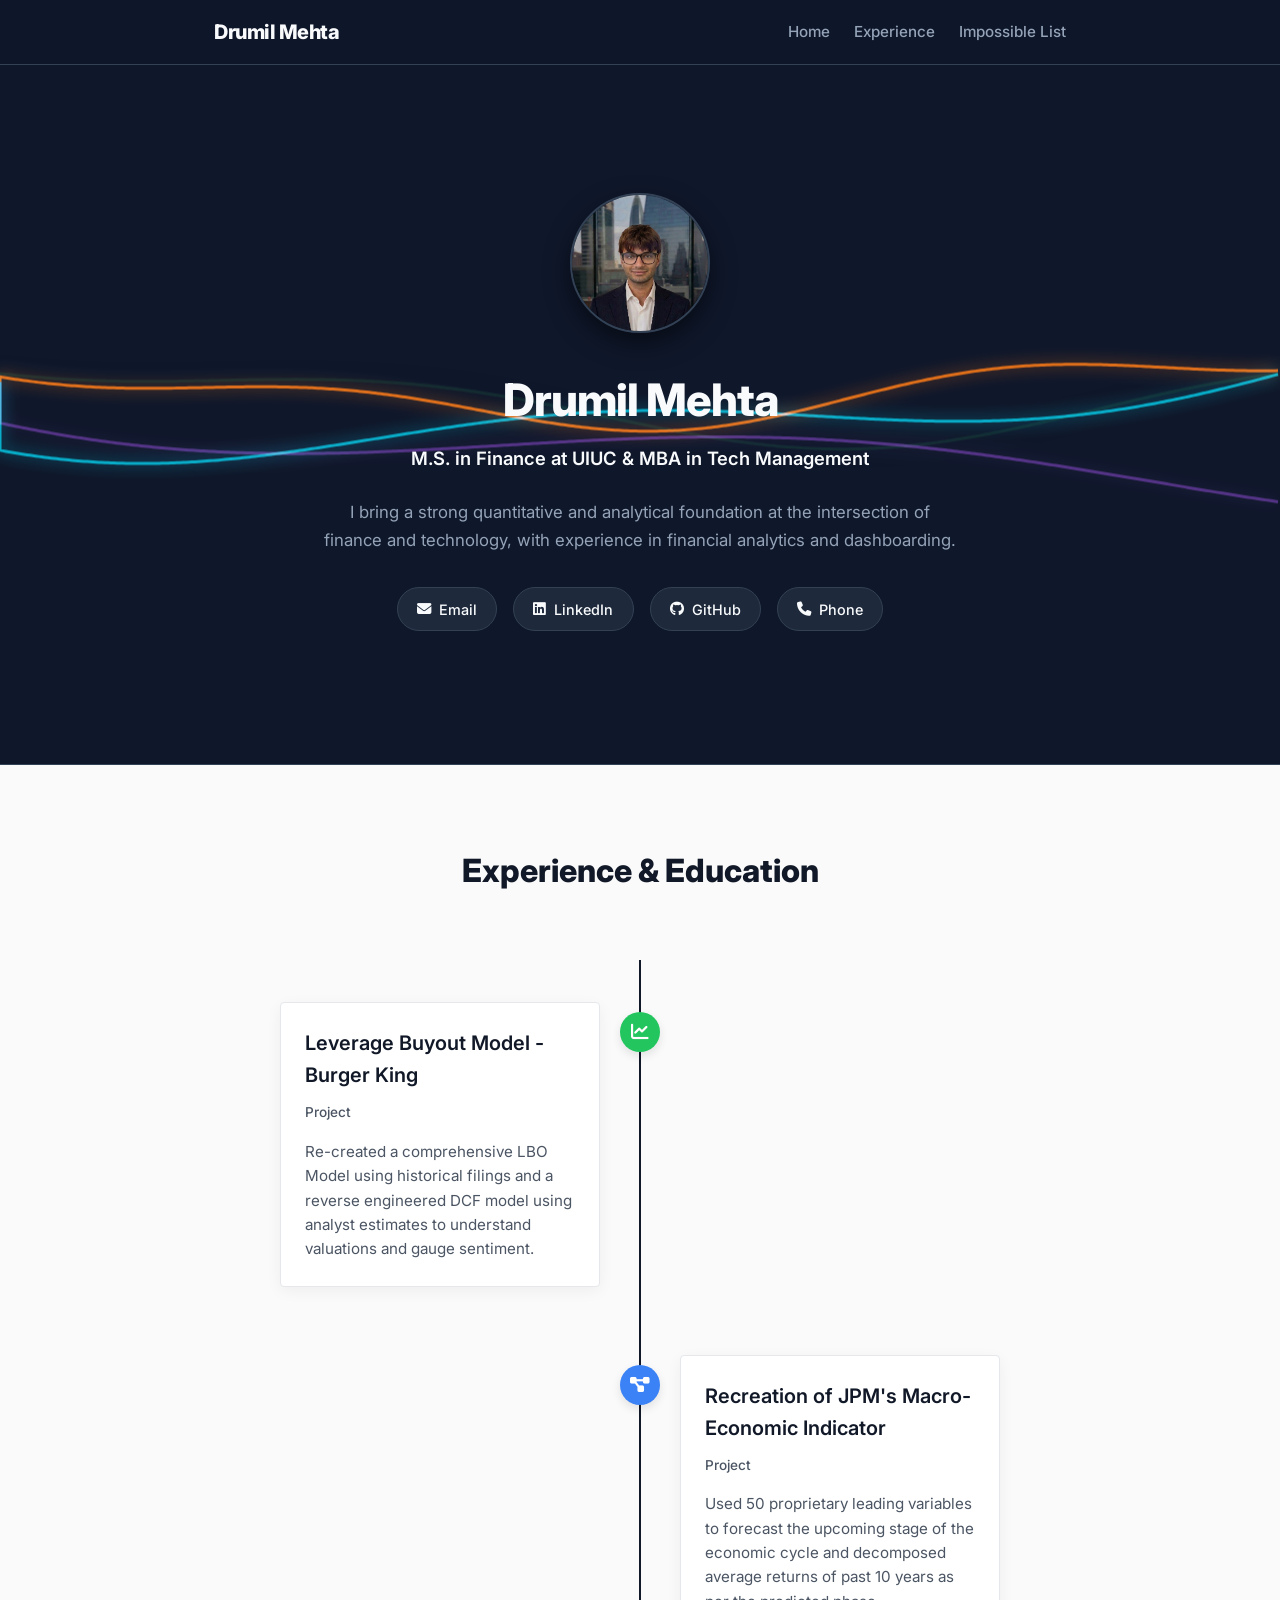
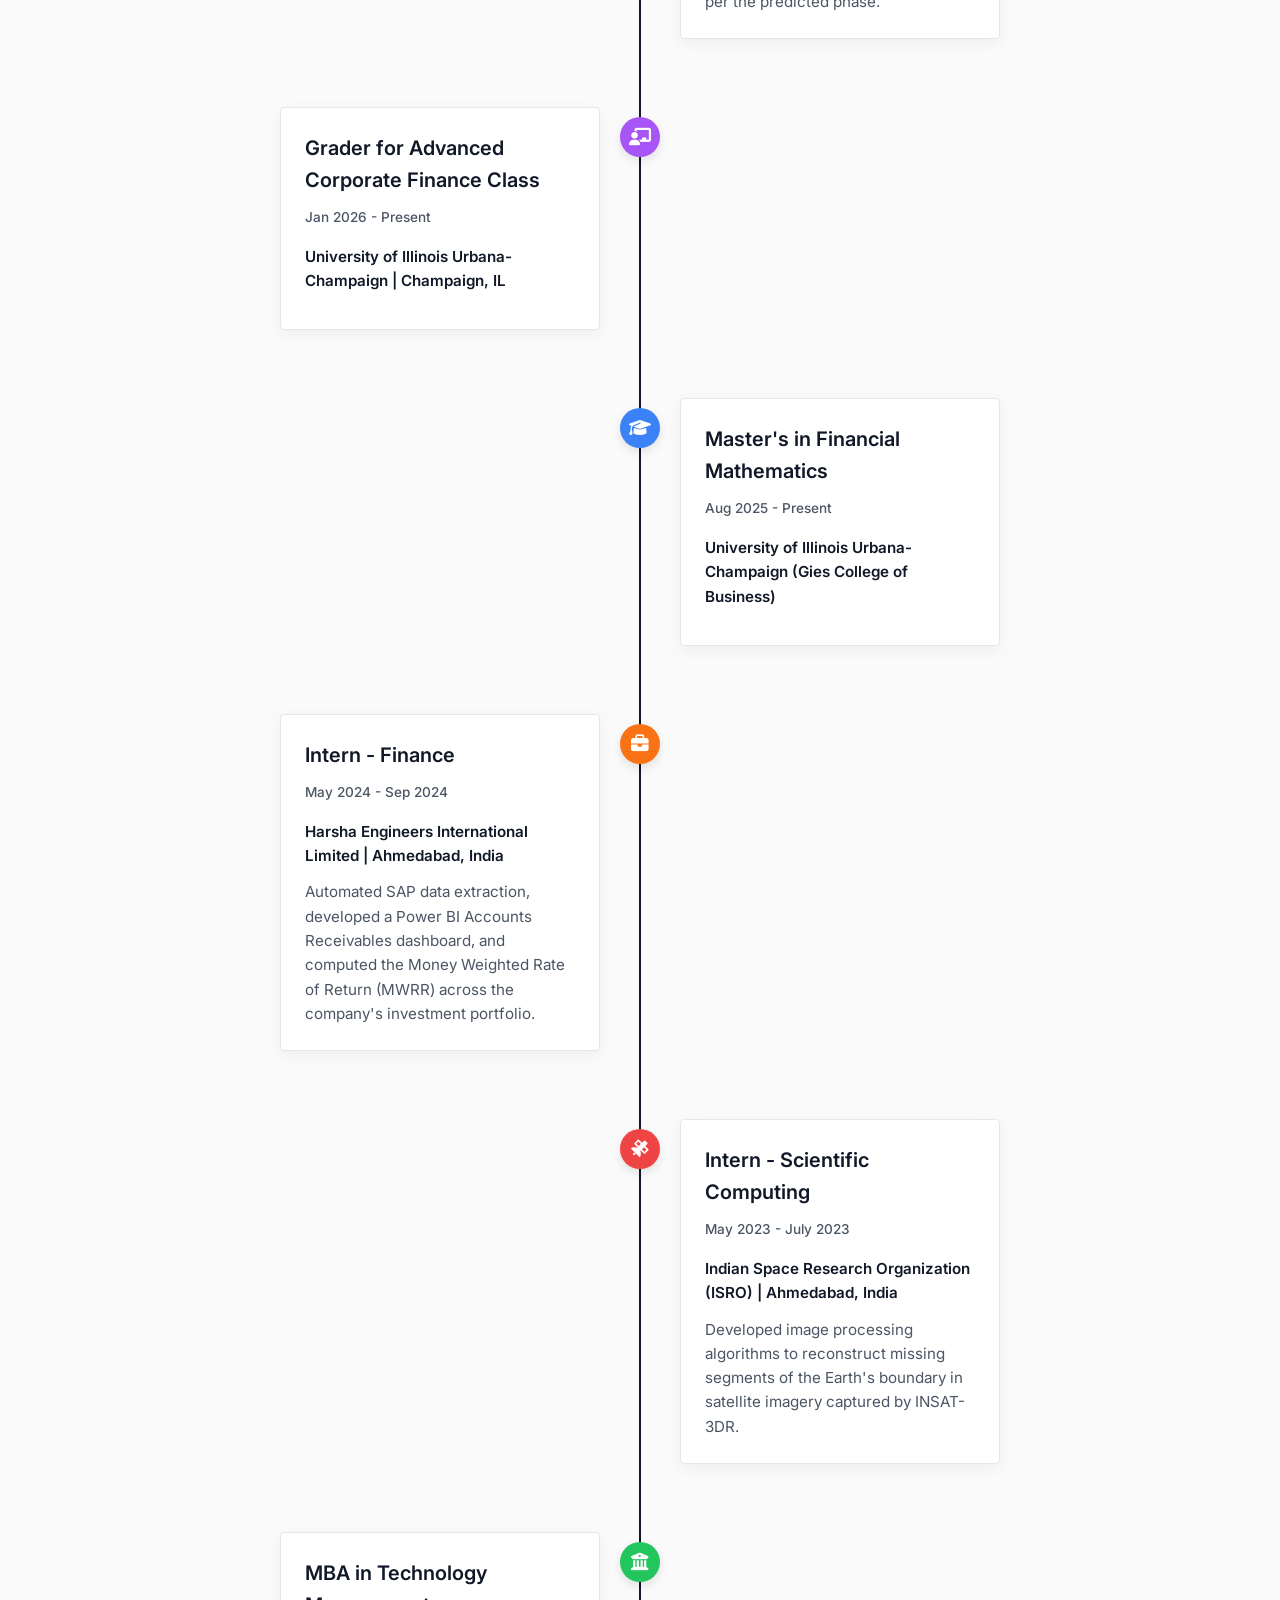
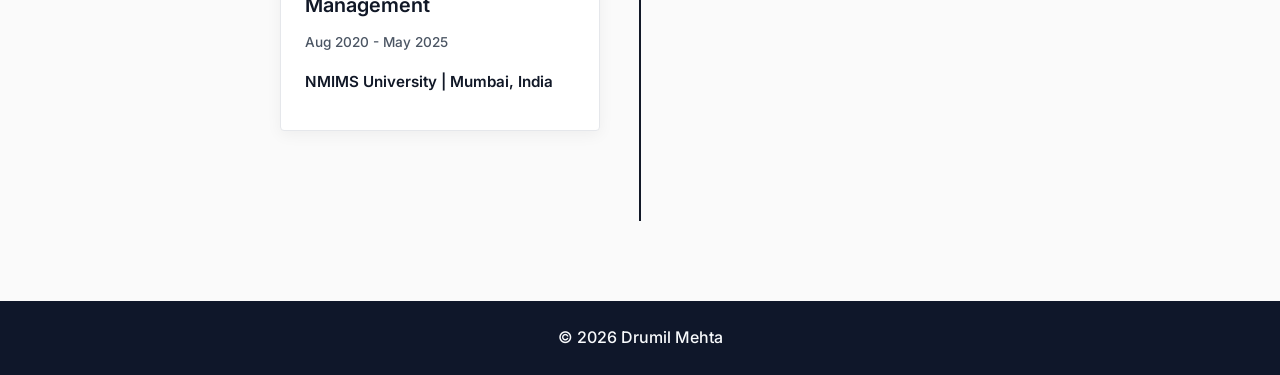
==== index.html @ 79d07f01 "Add files via upload" ====
<!DOCTYPE html>
<html lang="en">
<head>
    <meta charset="UTF-8">
    <meta name="viewport" content="width=device-width, initial-scale=1.0">
    <title>Drumil Mehta | Portfolio</title>
    <link rel="stylesheet" href="style.css">
    <!-- Google Fonts: Inter -->
    <link rel="preconnect" href="https://fonts.googleapis.com">
    <link rel="preconnect" href="https://fonts.gstatic.com" crossorigin>
    <link href="https://fonts.googleapis.com/css2?family=Inter:wght@300;400;500;600;700;800&display=swap" rel="stylesheet">
    <link rel="stylesheet" href="https://cdnjs.cloudflare.com/ajax/libs/font-awesome/6.4.0/css/all.min.css">
</head>
<body>
    <nav class="navbar">
        <div class="nav-content">
            <a href="index.html" class="logo">Drumil Mehta</a>
            <ul class="nav-links">
                <li><a href="#home">Home</a></li>
                <li><a href="#timeline">Experience</a></li>
                <li><a href="impossiblelist.html" target="_blank">Impossible List</a></li>
            </ul>
        </div>
    </nav>

    <header id="home" class="hero">
        <canvas id="quantCanvas"></canvas>
        <div class="hero-content">
            <div class="avatar-container">
                <img src="Headshot.jpg" alt="Drumil Mehta" class="avatar-img">
            </div>
            
            <h1>Drumil Mehta</h1>
            <p class="subtitle">M.S. in Finance at UIUC & MBA in Tech Management</p>
            <p class="bio">I bring a strong quantitative and analytical foundation at the intersection of finance and technology, with experience in financial analytics and dashboarding.</p>
            
            <div class="social-links">
                <a href="mailto:drumilmehta2001@gmail.com" title="Email"><i class="fas fa-envelope"></i> Email</a>
                <a href="https://linkedin.com" target="_blank" title="LinkedIn"><i class="fab fa-linkedin"></i> LinkedIn</a>
                <a href="https://github.com" target="_blank" title="GitHub"><i class="fab fa-github"></i> GitHub</a>
                <a href="tel:2177215641" title="Contact"><i class="fas fa-phone"></i> Phone</a>
            </div>
        </div>
    </header>

    <main class="container">
        <section id="timeline" class="timeline-section">
            <h2 class="section-title">Experience & Education</h2>
            
            <div class="timeline">
                
                <div class="timeline-item left">
                    <div class="timeline-icon bg-green"><i class="fas fa-chart-line"></i></div>
                    <div class="timeline-card">
                        <h3>Leverage Buyout Model - Burger King</h3>
                        <span class="date">Project</span>
                        <p>Re-created a comprehensive LBO Model using historical filings and a reverse engineered DCF model using analyst estimates to understand valuations and gauge sentiment.</p>
                    </div>
                </div>

                <div class="timeline-item right">
                    <div class="timeline-icon bg-blue"><i class="fas fa-project-diagram"></i></div>
                    <div class="timeline-card">
                        <h3>Recreation of JPM's Macro-Economic Indicator</h3>
                        <span class="date">Project</span>
                        <p>Used 50 proprietary leading variables to forecast the upcoming stage of the economic cycle and decomposed average returns of past 10 years as per the predicted phase.</p>
                    </div>
                </div>

                <div class="timeline-item left">
                    <div class="timeline-icon bg-purple"><i class="fas fa-chalkboard-teacher"></i></div>
                    <div class="timeline-card">
                        <h3>Grader for Advanced Corporate Finance Class</h3>
                        <span class="date">Jan 2026 - Present</span>
                        <h4 class="company">University of Illinois Urbana-Champaign | Champaign, IL</h4>
                    </div>
                </div>
                
                <div class="timeline-item right">
                    <div class="timeline-icon bg-blue"><i class="fas fa-graduation-cap"></i></div>
                    <div class="timeline-card">
                        <h3>Master's in Financial Mathematics</h3>
                        <span class="date">Aug 2025 - Present</span>
                        <h4 class="company">University of Illinois Urbana-Champaign (Gies College of Business)</h4>
                    </div>
                </div>

                <div class="timeline-item left">
                    <div class="timeline-icon bg-orange"><i class="fas fa-briefcase"></i></div>
                    <div class="timeline-card">
                        <h3>Intern - Finance</h3>
                        <span class="date">May 2024 - Sep 2024</span>
                        <h4 class="company">Harsha Engineers International Limited | Ahmedabad, India</h4>
                        <p>Automated SAP data extraction, developed a Power BI Accounts Receivables dashboard, and computed the Money Weighted Rate of Return (MWRR) across the company's investment portfolio.</p>
                    </div>
                </div>

                <div class="timeline-item right">
                    <div class="timeline-icon bg-red"><i class="fas fa-satellite"></i></div>
                    <div class="timeline-card">
                        <h3>Intern - Scientific Computing</h3>
                        <span class="date">May 2023 - July 2023</span>
                        <h4 class="company">Indian Space Research Organization (ISRO) | Ahmedabad, India</h4>
                        <p>Developed image processing algorithms to reconstruct missing segments of the Earth's boundary in satellite imagery captured by INSAT-3DR.</p>
                    </div>
                </div>

                <div class="timeline-item left">
                    <div class="timeline-icon bg-green"><i class="fas fa-university"></i></div>
                    <div class="timeline-card">
                        <h3>MBA in Technology Management</h3>
                        <span class="date">Aug 2020 - May 2025</span>
                        <h4 class="company">NMIMS University | Mumbai, India</h4>
                    </div>
                </div>
                
            </div>
        </section>
    </main>

    <footer>
        <p>&copy; 2026 Drumil Mehta</p>
    </footer>

    <script src="script.js"></script>
</body>
</html>
---- style.css ----
:root {
    /* Two-Tone Theme Variables */
    --bg-light: #fafafa;
    --bg-dark: #0f172a; /* Deep slate / black for hero */
    
    --text-dark: #111827; /* For white bg */
    --text-dark-secondary: #4b5563;
    
    --text-light: #f8fafc; /* For dark bg */
    --text-light-secondary: #94a3b8;
    
    --border-light: #e5e7eb;
    --border-dark: #334155;
    
    --card-light: #ffffff;
    --card-dark: #1e293b;

    --accent-color: #3b82f6;
    --font-family: 'Inter', sans-serif;
    
    /* Icon Colors */
    --color-green: #22c55e;
    --color-blue: #3b82f6;
    --color-purple: #a855f7;
    --color-orange: #f97316;
    --color-red: #ef4444;
}

* {
    margin: 0;
    padding: 0;
    box-sizing: border-box;
}

html {
    scroll-behavior: smooth;
}

body {
    background-color: var(--bg-light); /* White background for projects */
    color: var(--text-dark);
    font-family: var(--font-family);
    line-height: 1.6;
    overflow-x: hidden;
}

/* Navbar (Keep Dark to match Hero) */
.navbar {
    position: fixed;
    top: 0;
    width: 100%;
    background: rgba(15, 23, 42, 0.95);
    backdrop-filter: blur(8px);
    z-index: 1000;
    border-bottom: 1px solid var(--border-dark);
}

.nav-content {
    max-width: 900px;
    margin: 0 auto;
    padding: 1rem 1.5rem;
    display: flex;
    justify-content: space-between;
    align-items: center;
}

.logo {
    color: var(--text-light);
    text-decoration: none;
    font-size: 1.25rem;
    font-weight: 800;
    letter-spacing: -0.5px;
}

.nav-links {
    list-style: none;
    display: flex;
    gap: 1.5rem;
}

.nav-links a {
    color: var(--text-light-secondary);
    text-decoration: none;
    font-weight: 500;
    font-size: 0.95rem;
    transition: color 0.2s ease;
}

.nav-links a:hover {
    color: var(--text-light);
}

/* Hero Section (Dark Theme) */
.hero {
    background-color: var(--bg-dark); /* Keeps the dark setting here */
    color: var(--text-light);
    text-align: center;
    position: relative;
    min-height: 85vh; 
    display: flex;
    flex-direction: column;
    justify-content: center;
    align-items: center;
    overflow: hidden;
    margin-bottom: 5rem;
    padding-top: 60px; /* Offset for navbar */
    border-bottom: 1px solid var(--border-dark);
}

#quantCanvas {
    position: absolute;
    top: 0;
    left: 0;
    width: 100%;
    height: 100%;
    z-index: 0;
}

.hero-content {
    position: relative;
    z-index: 1;
    animation: fadeIn 1.5s ease-out;
    padding: 2rem;
    max-width: 700px;
}

@keyframes fadeIn {
    from { opacity: 0; transform: translateY(10px); }
    to { opacity: 1; transform: translateY(0); }
}

.avatar-container {
    margin-bottom: 2rem;
    display: flex;
    justify-content: center;
}

.avatar-placeholder {
    width: 140px;
    height: 140px;
    border-radius: 50%;
    background-color: var(--card-dark);
    border: 2px solid var(--border-dark);
    display: flex;
    justify-content: center;
    align-items: center;
    font-size: 3rem;
    color: var(--text-light-secondary);
    box-shadow: 0 10px 25px rgba(0, 0, 0, 0.5);
}

.avatar-img {
    width: 140px;
    height: 140px;
    border-radius: 50%;
    object-fit: cover;
    object-position: center top; /* Good for headshots so head isn't cut off */
    box-shadow: 0 10px 25px rgba(0, 0, 0, 0.5);
    border: 2px solid var(--border-dark);
}

h1 {
    font-size: 2.8rem;
    font-weight: 800;
    letter-spacing: -1px;
    margin-bottom: 0.5rem;
    color: var(--text-light);
}

.subtitle {
    font-size: 1.15rem;
    color: var(--text-light);
    font-weight: 600;
    margin-bottom: 1.5rem;
}

.bio {
    font-size: 1.05rem;
    color: var(--text-light-secondary);
    margin-bottom: 2rem;
    line-height: 1.7;
}

.social-links {
    display: flex;
    justify-content: center;
    flex-wrap: wrap;
    gap: 1rem;
}

.social-links a {
    display: inline-flex;
    align-items: center;
    gap: 0.5rem;
    padding: 0.6rem 1.2rem;
    border-radius: 9999px;
    background-color: var(--card-dark);
    color: var(--text-light);
    text-decoration: none;
    font-size: 0.9rem;
    font-weight: 500;
    transition: all 0.2s ease;
    border: 1px solid var(--border-dark);
}

.social-links a:hover {
    background-color: var(--text-light);
    color: var(--bg-dark);
    transform: translateY(-2px);
}

/* Main Container */
.container {
    max-width: 900px;
    margin: 0 auto;
    padding: 0 1.5rem;
}

/* Sections */
.timeline-section {
    margin-bottom: 5rem;
}

.section-title {
    text-align: center;
    font-size: 2rem;
    font-weight: 800;
    margin-bottom: 4rem;
    color: var(--text-dark);
}

/* Timeline Alternating Layout (Light Theme) */
.timeline {
    position: relative;
    max-width: 800px;
    margin: 0 auto;
    padding: 2rem 0;
}

/* The central vertical line */
.timeline::after {
    content: '';
    position: absolute;
    width: 2px;
    background-color: #111827; /* Solid black/dark line like Diogo's */
    top: 0;
    bottom: 0;
    left: 50%;
    margin-left: -1px;
}

.timeline-item {
    padding: 10px 40px;
    position: relative;
    width: 50%;
    box-sizing: border-box;
    margin-bottom: 3rem;
}

.timeline-item.left {
    left: 0;
    text-align: right;
}

.timeline-item.right {
    left: 50%;
    text-align: left;
}

/* The colored nodes with icons */
.timeline-icon {
    position: absolute;
    width: 40px;
    height: 40px;
    border-radius: 50%;
    top: 20px;
    color: white;
    display: flex;
    justify-content: center;
    align-items: center;
    font-size: 1.1rem;
    z-index: 1;
    box-shadow: 0 4px 10px rgba(0,0,0,0.1);
    transition: transform 0.3s ease;
}

.timeline-item.left .timeline-icon {
    right: -20px;
}

.timeline-item.right .timeline-icon {
    left: -20px;
}

.timeline-item:hover .timeline-icon {
    transform: scale(1.15);
}

/* Icon Colors */
.bg-green { background-color: var(--color-green); }
.bg-blue { background-color: var(--color-blue); }
.bg-purple { background-color: var(--color-purple); }
.bg-orange { background-color: var(--color-orange); }
.bg-red { background-color: var(--color-red); }

/* The White Cards */
.timeline-card {
    padding: 1.5rem;
    background: var(--card-light);
    color: var(--text-dark);
    border-radius: 4px; /* Sharper edges like Diogo's */
    border: 1px solid var(--border-light);
    box-shadow: 0 4px 15px rgba(0, 0, 0, 0.05); /* Soft shadow on white */
    display: inline-block;
    width: 100%;
    text-align: left;
    transition: transform 0.3s ease, box-shadow 0.3s ease;
}

.timeline-item:hover .timeline-card {
    transform: translateY(-5px);
    box-shadow: 0 10px 25px rgba(0, 0, 0, 0.1);
}

.timeline-card h3 {
    margin-bottom: 0.5rem;
    font-size: 1.25rem;
    font-weight: 600;
}

.timeline-item.left .timeline-card h3,
.timeline-item.left .timeline-card .company {
    text-align: right; /* Aligns text towards the central line on the left side */
}
.timeline-item.left .timeline-card p {
    text-align: right;
}

/* Actually, Diogo's cards align text to the left even on the left side. Let's keep it clean: text-align: left for all cards. */
.timeline-item.left .timeline-card h3,
.timeline-item.left .timeline-card .company,
.timeline-item.left .timeline-card p {
    text-align: left;
}

.timeline-item.left {
    /* Keep the outer item right-aligned so the date float sits correctly if we add it, but text in card is left */
}

/* Wait, in Diogo's screenshot, the date is outside the card! "2015 - February 2016" is floating next to the node. 
Let's keep the date inside the card for simplicity unless requested, but Diogo has it outside. 
I will keep the date inside the card as currently structured to not break HTML. */

.timeline-card .date {
    display: inline-block;
    font-size: 0.85rem;
    color: var(--text-dark-secondary);
    font-weight: 500;
    margin-bottom: 1rem;
}

.timeline-card .company {
    font-weight: 600;
    color: var(--text-dark);
    margin-bottom: 0.75rem;
    font-size: 0.95rem;
}

.timeline-card p {
    color: var(--text-dark-secondary);
    font-size: 0.95rem;
    line-height: 1.6;
}

/* Footer */
footer {
    text-align: center;
    padding: 1.5rem 0;
    background-color: var(--bg-dark);
    color: var(--text-light);
    font-size: 1rem;
    font-weight: 500;
}

/* Responsive */
@media screen and (max-width: 768px) {
    .timeline::after {
        left: 31px;
    }
    
    .timeline-item {
        width: 100%;
        padding-left: 70px;
        padding-right: 15px;
    }
    
    .timeline-item.right {
        left: 0;
    }
    
    .timeline-item.left {
        left: 0;
        text-align: left;
    }
    
    .timeline-item.left .timeline-icon,
    .timeline-item.right .timeline-icon {
        left: 11px;
        right: auto;
    }
    
    .hero {
        min-height: 100vh;
    }
    
    h1 {
        font-size: 2.2rem;
    }
}
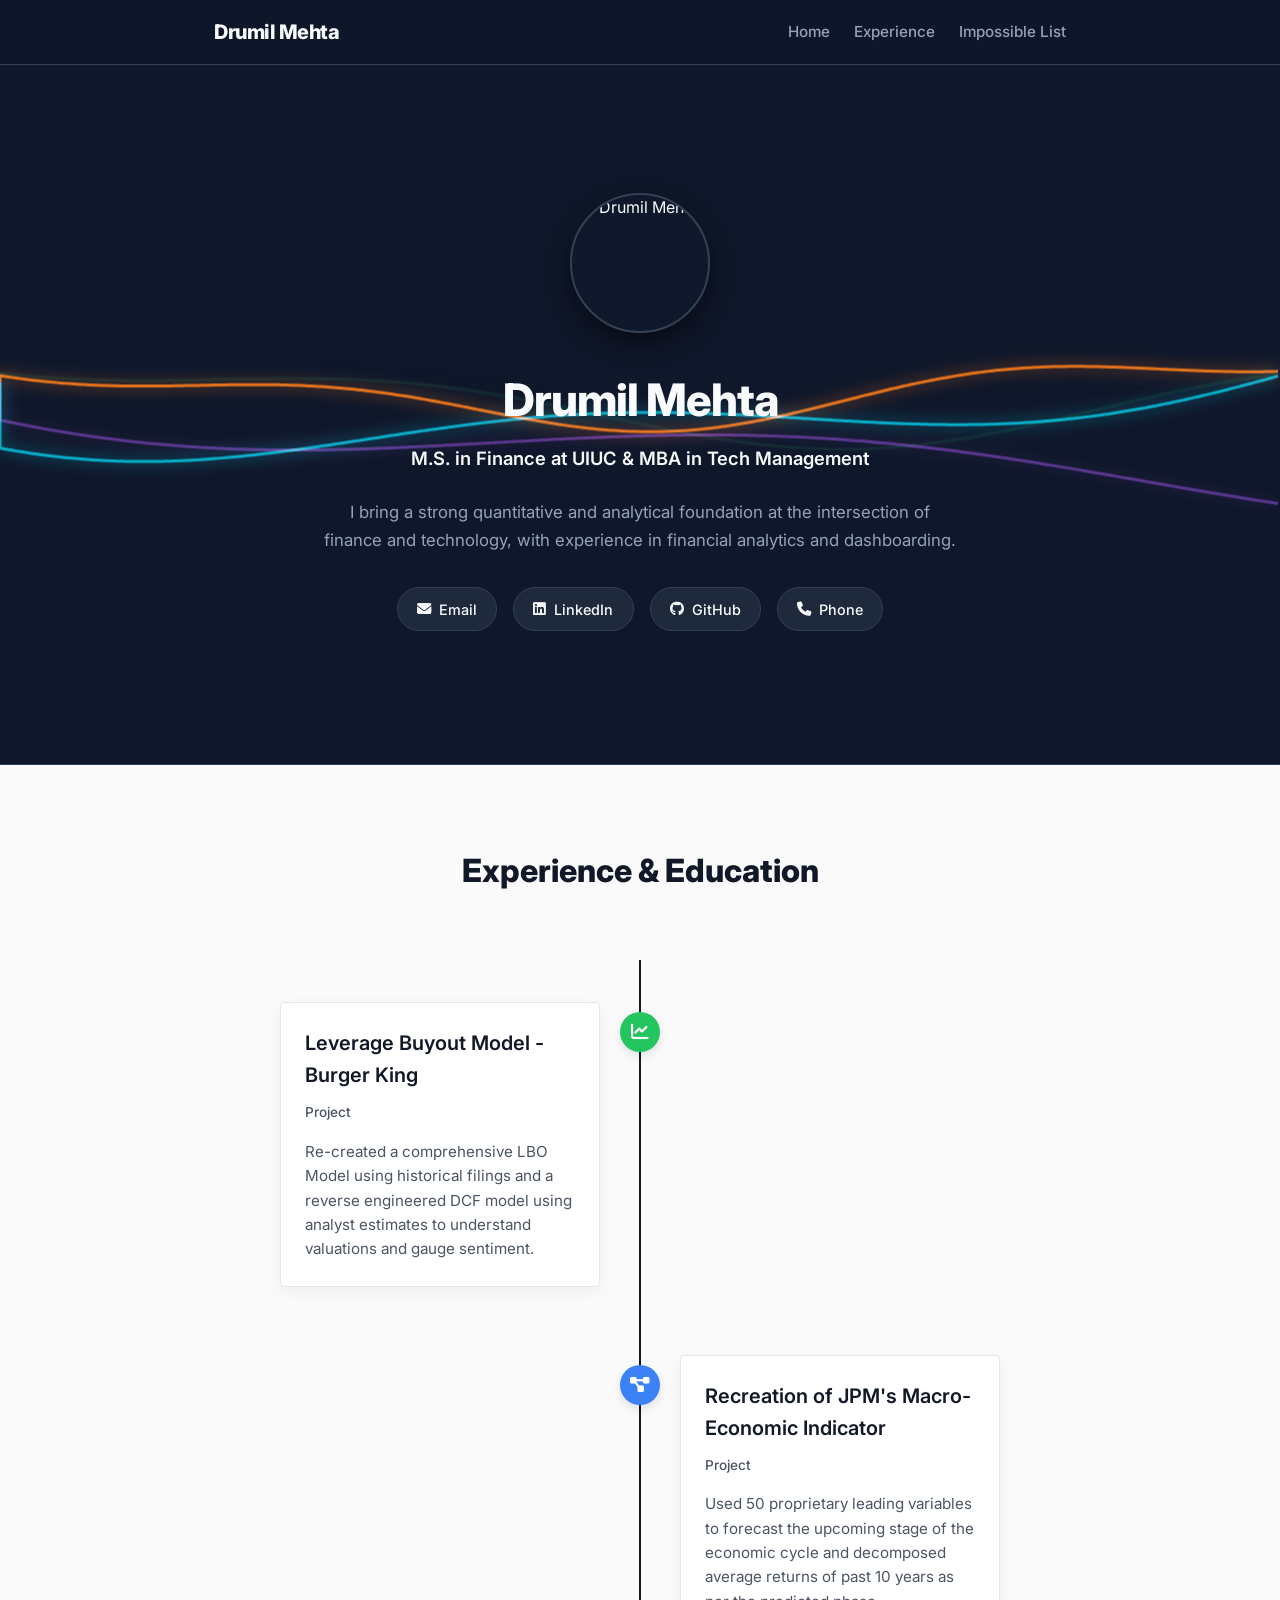
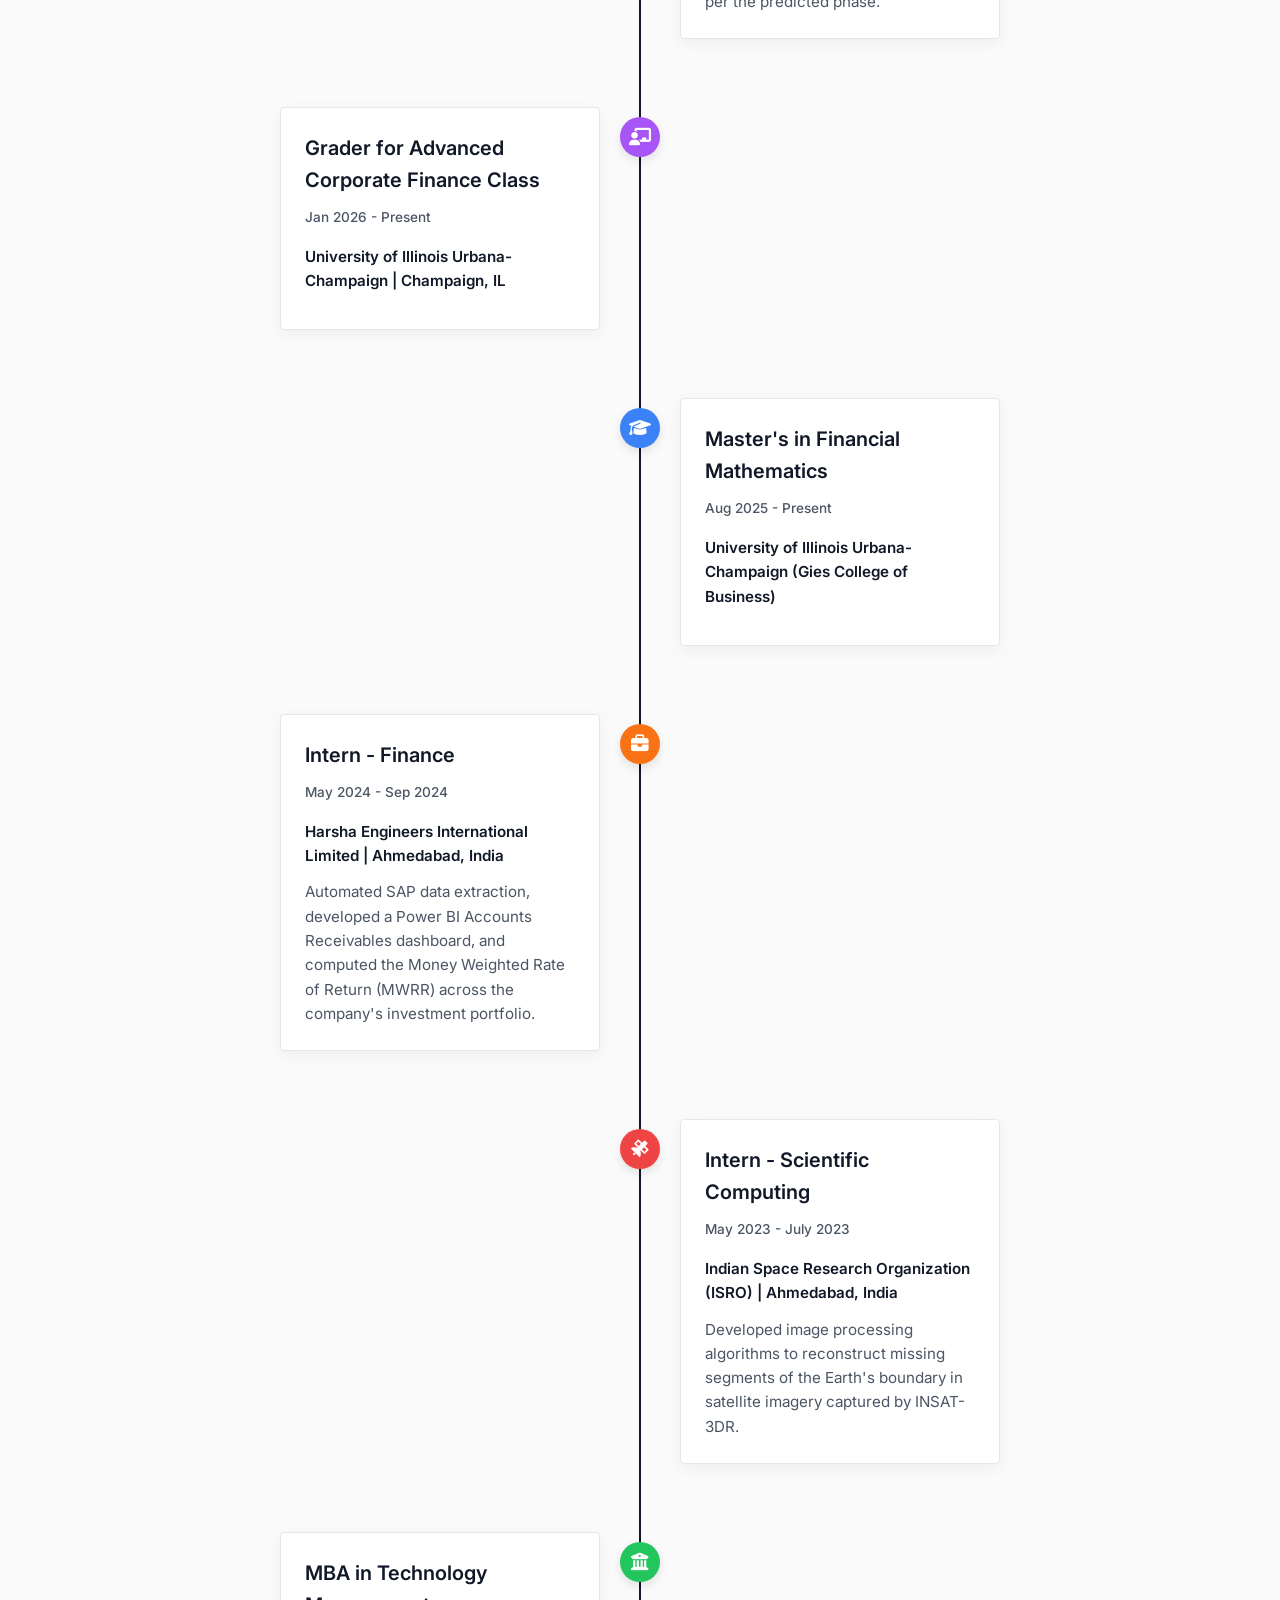
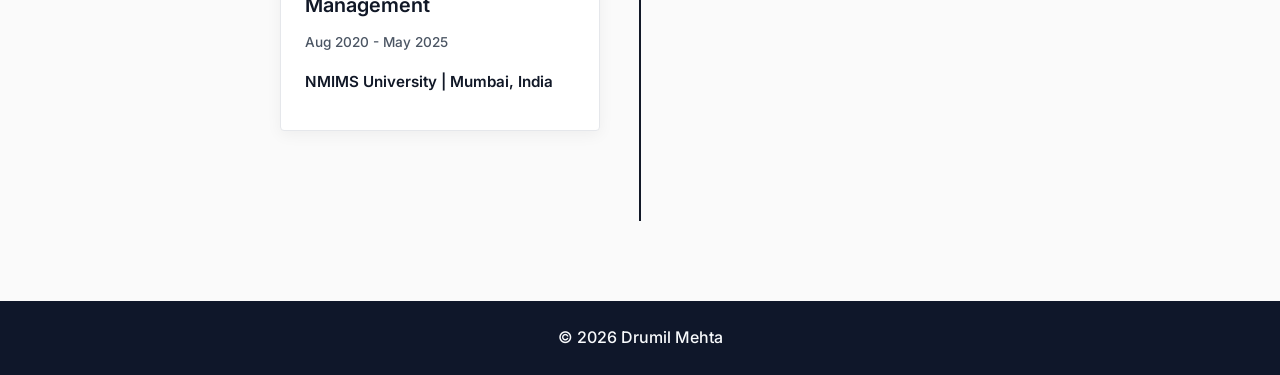
==== commit 56aecd02: "Add files via upload Updated Placeholder Image" ====
--- a/index.html
+++ b/index.html
@@ -27,7 +27,7 @@
         <canvas id="quantCanvas"></canvas>
         <div class="hero-content">
             <div class="avatar-container">
-                <img src="Headshot.jpg" alt="Drumil Mehta" class="avatar-img">
+                <img src="Headshot.png" alt="Drumil Mehta" class="avatar-img">
             </div>
             
             <h1>Drumil Mehta</h1>
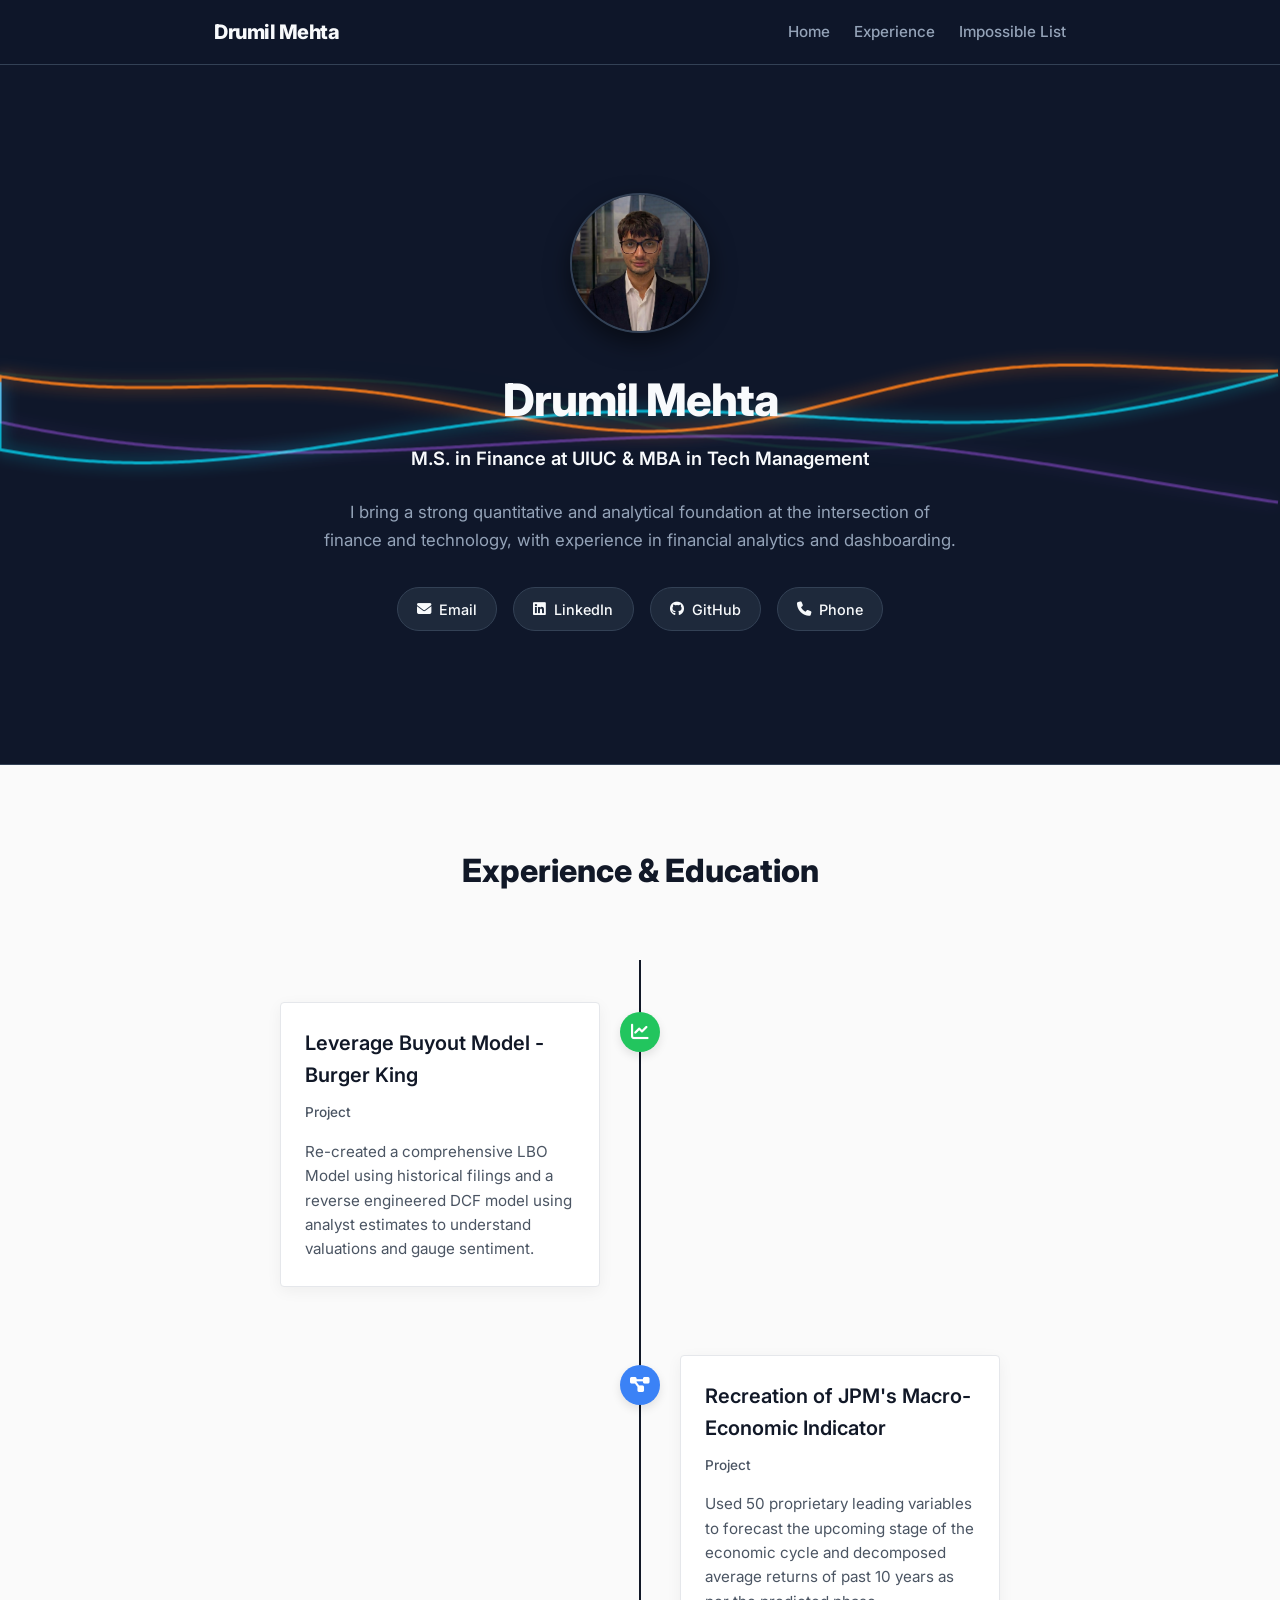
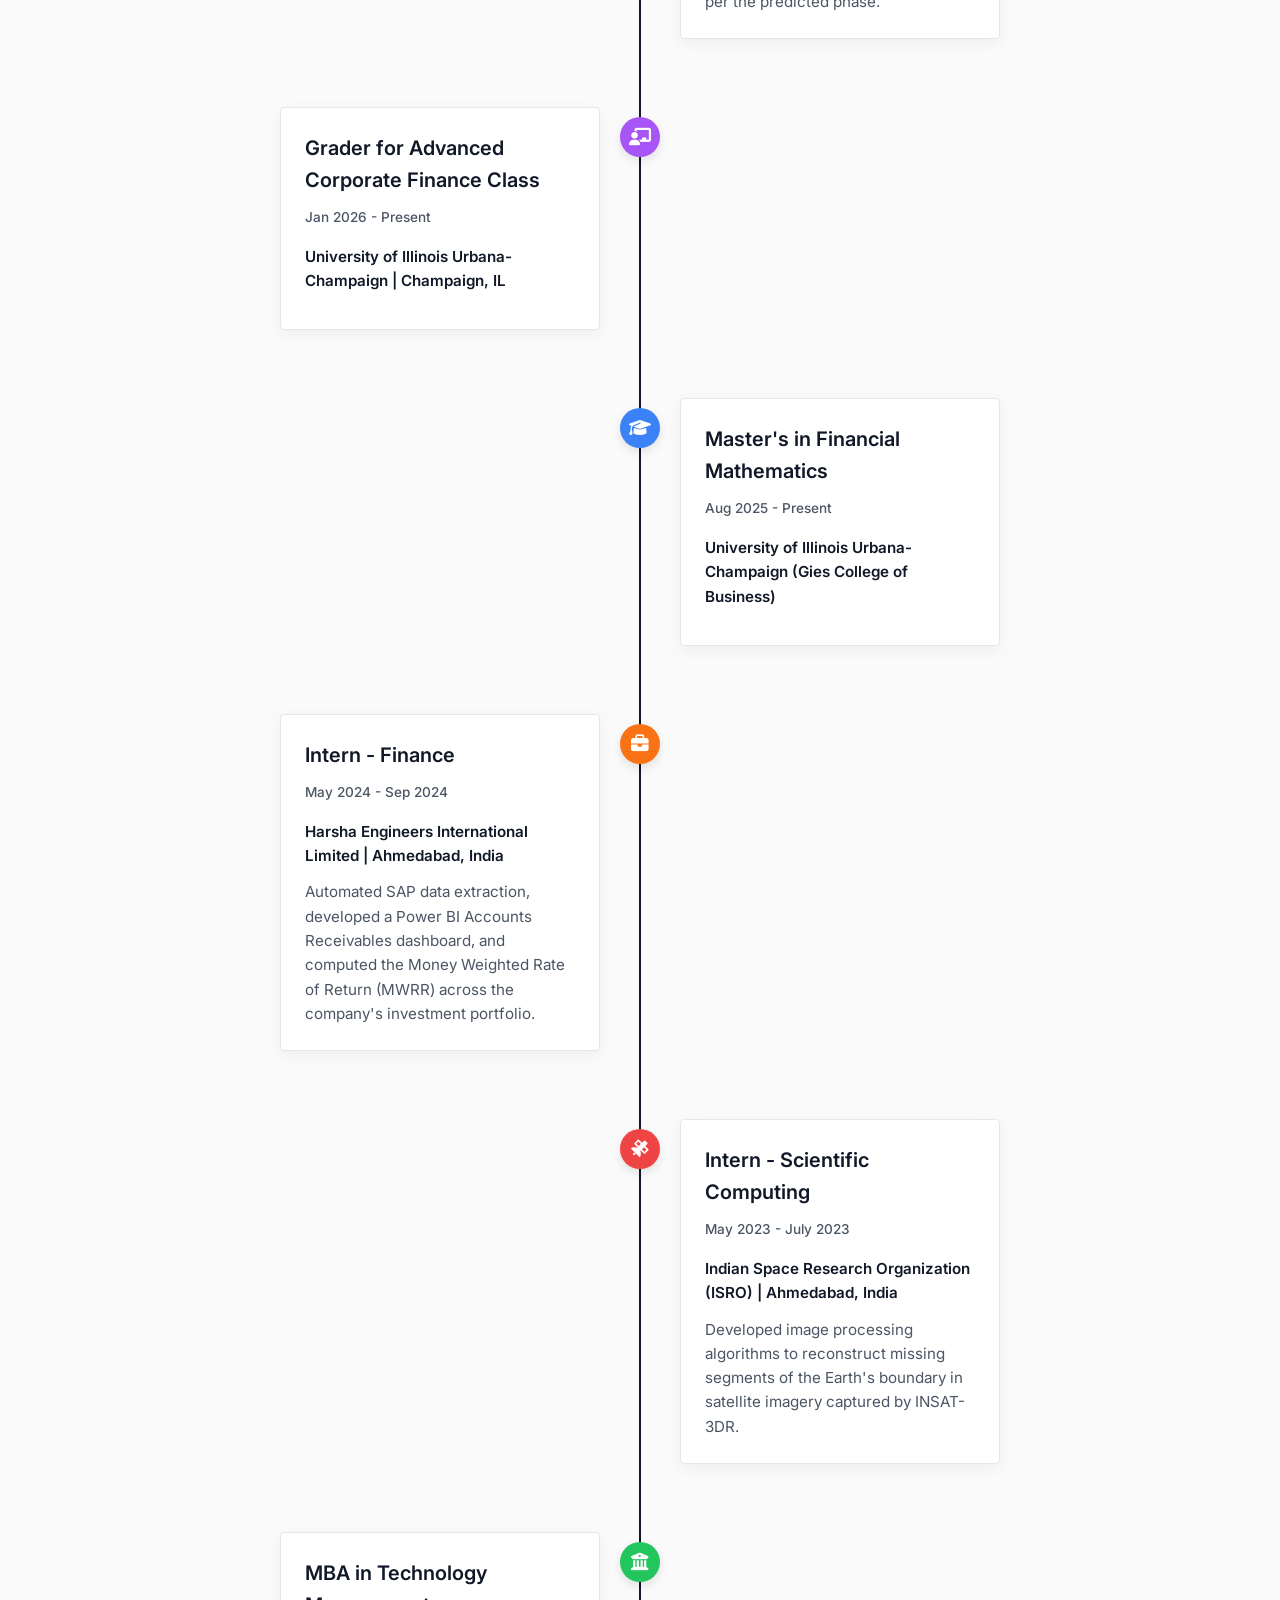
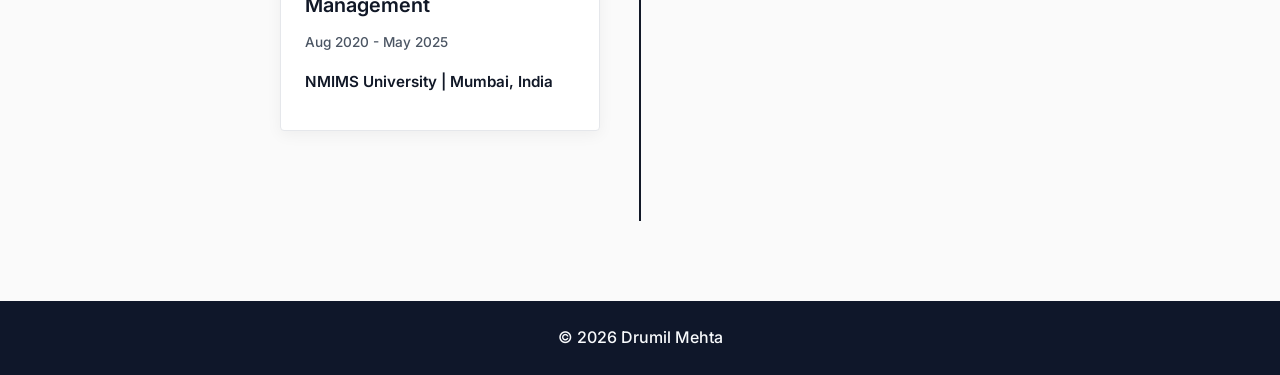
==== commit b398bdf3: "Add files via upload Updated the Impossible List (Added tables, fetched live market data) & made a f" ====
--- a/index.html
+++ b/index.html
@@ -27,7 +27,7 @@
         <canvas id="quantCanvas"></canvas>
         <div class="hero-content">
             <div class="avatar-container">
-                <img src="Headshot.png" alt="Drumil Mehta" class="avatar-img">
+                <img src="Headshot.jpeg" alt="Drumil Mehta" class="avatar-img">
             </div>
             
             <h1>Drumil Mehta</h1>
--- a/style.css
+++ b/style.css
@@ -417,3 +417,27 @@
         font-size: 2.2rem;
     }
 }
+
+/* Impossible List Styles */
+.impossible-ul {
+    list-style-type: disc;
+    padding-left: 20px;
+    margin-bottom: 1.5rem;
+    color: var(--text-dark);
+}
+
+.impossible-ul li {
+    margin-bottom: 0.5rem;
+    line-height: 1.6;
+}
+
+.impossible-ul ul {
+    list-style-type: circle;
+    padding-left: 20px;
+    margin-top: 0.25rem;
+}
+
+.impossible-ul del {
+    color: var(--text-dark-secondary);
+    text-decoration-color: var(--text-dark-secondary);
+}
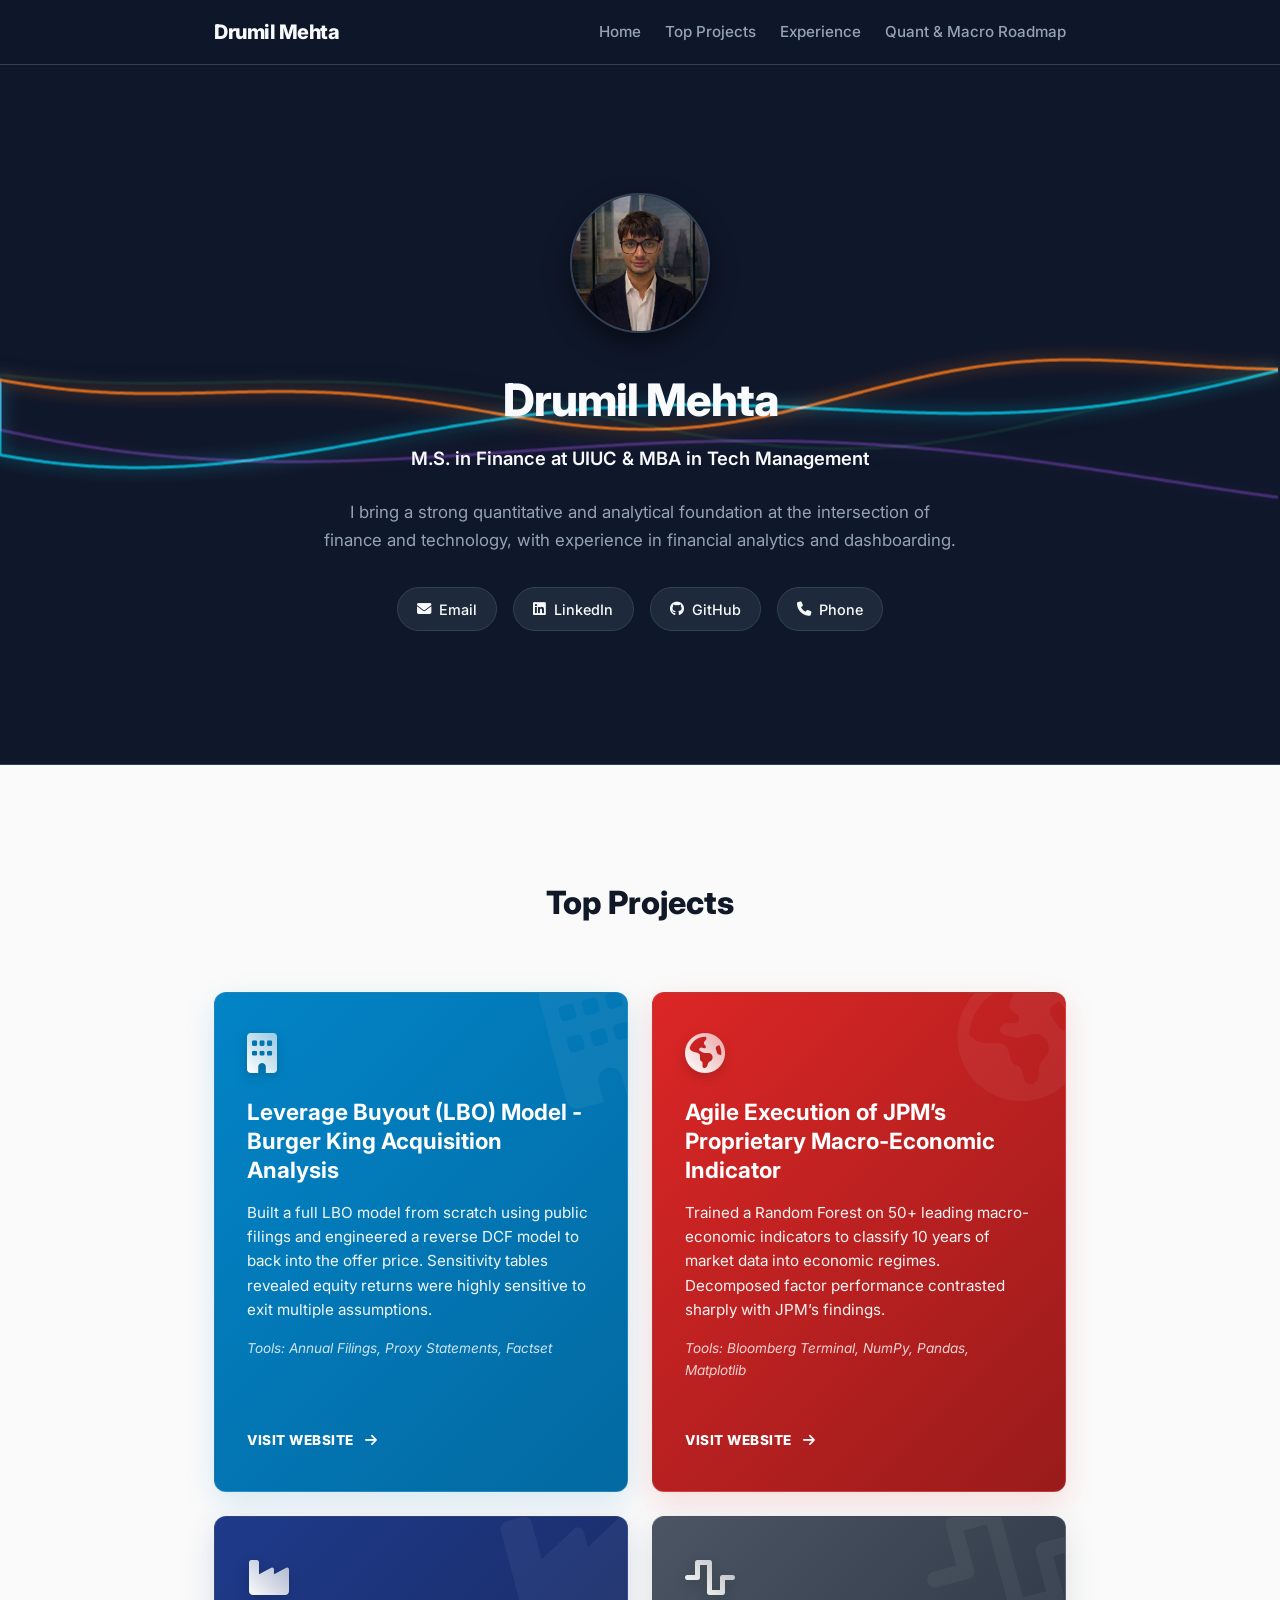
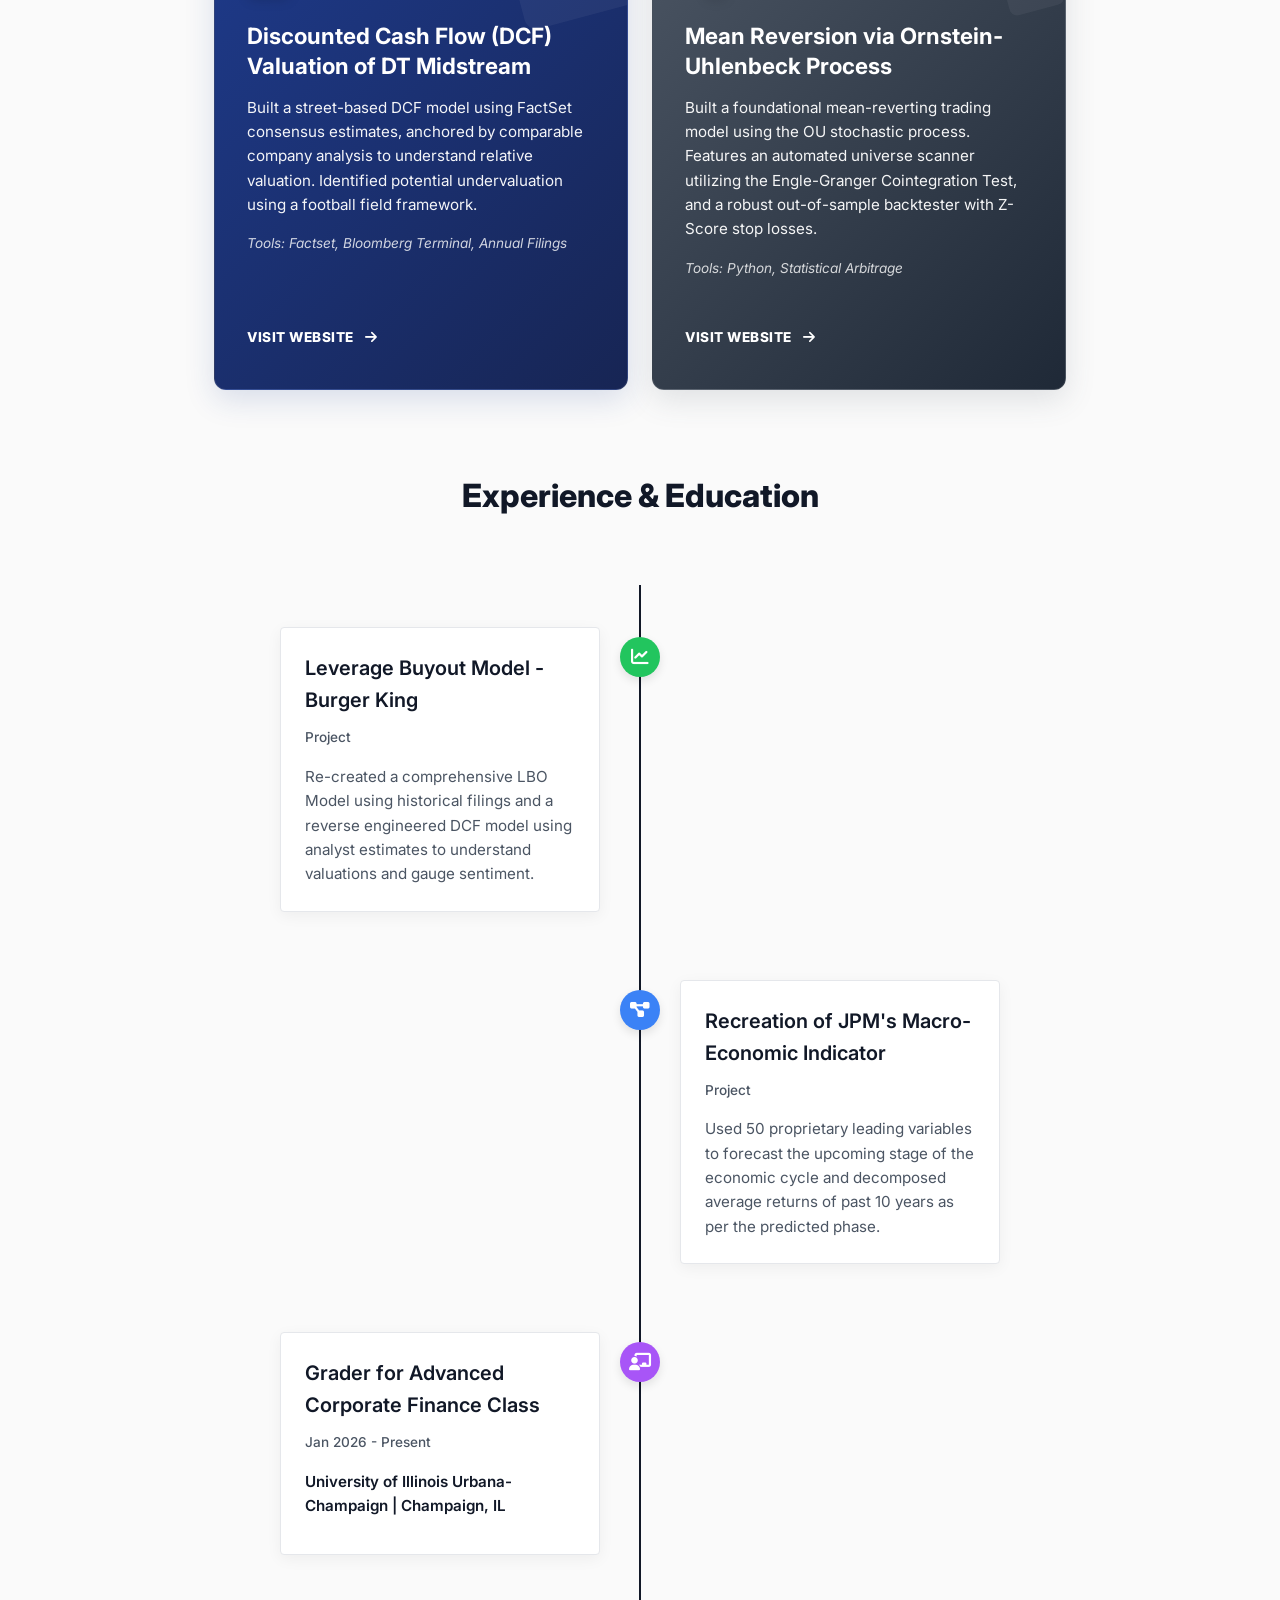
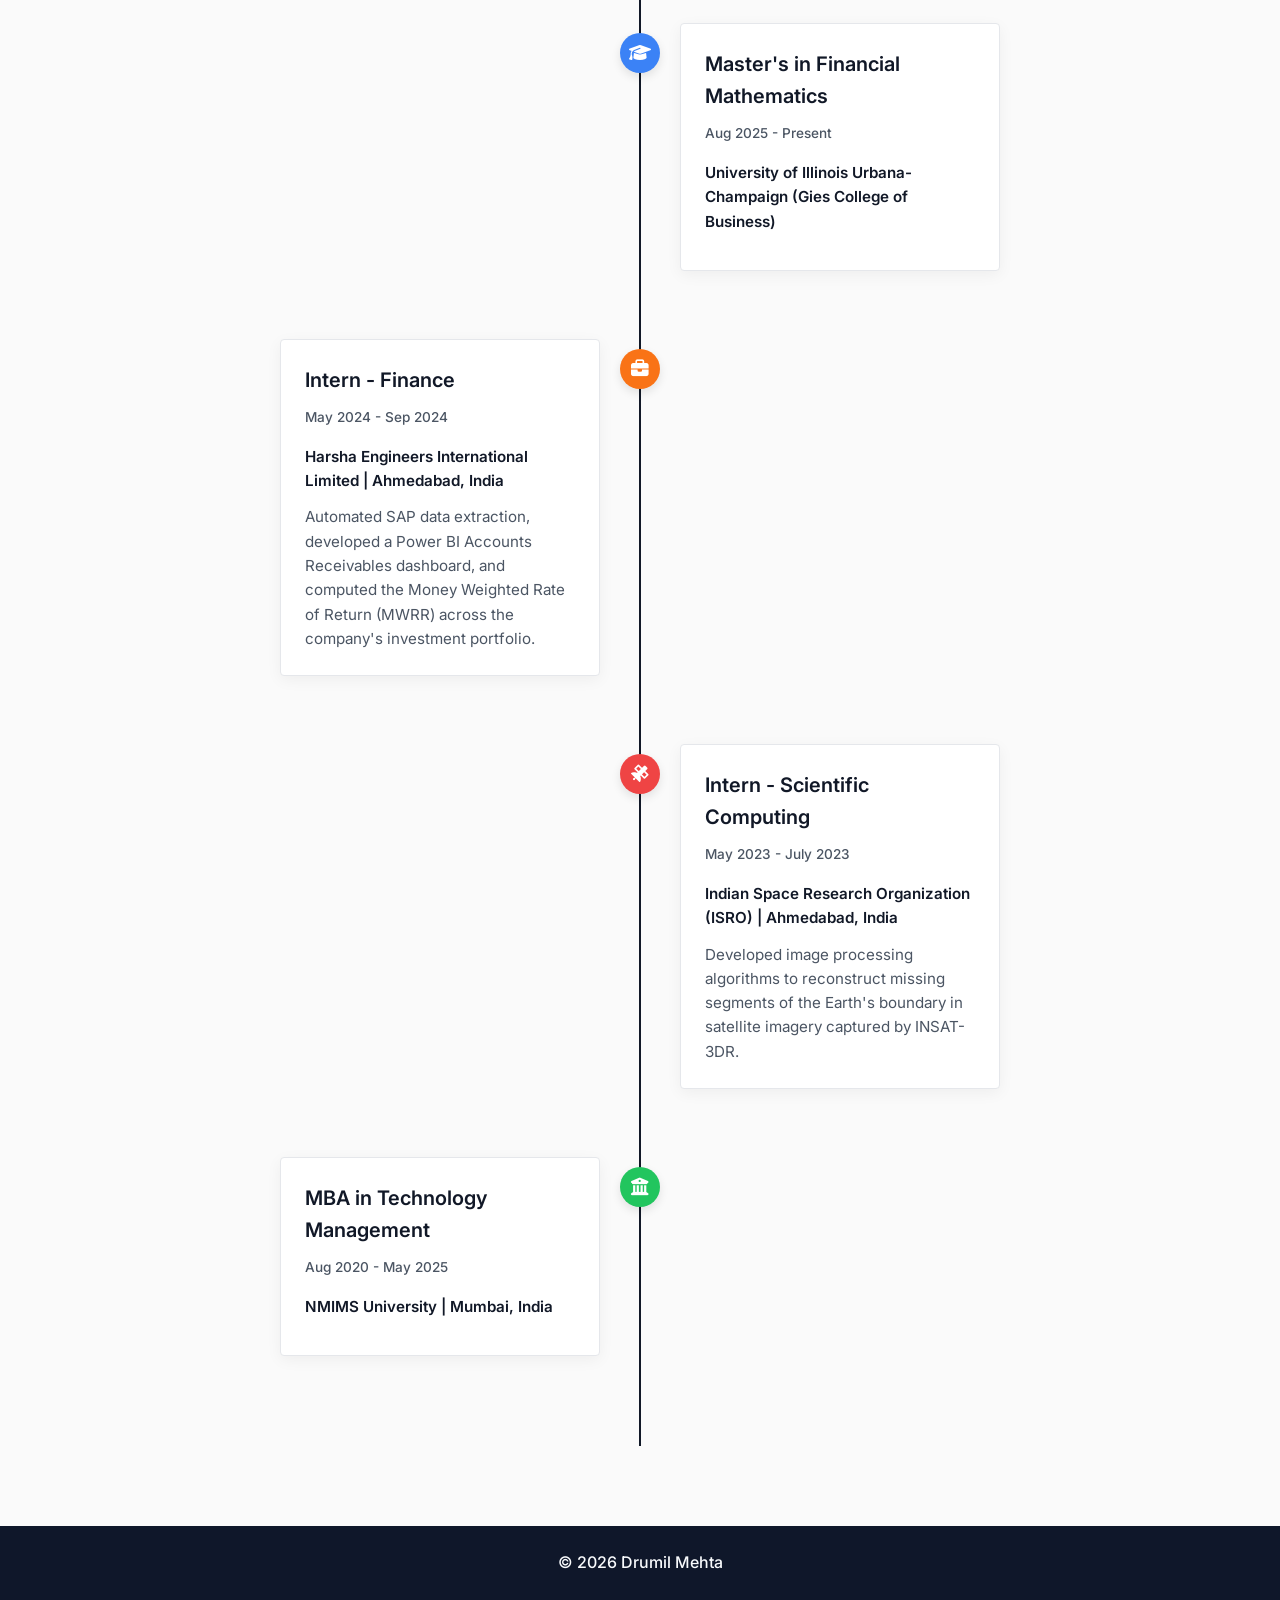
==== commit 168680dd: "Add files via upload" ====
--- a/index.html
+++ b/index.html
@@ -17,8 +17,9 @@
             <a href="index.html" class="logo">Drumil Mehta</a>
             <ul class="nav-links">
                 <li><a href="#home">Home</a></li>
+                <li><a href="#projects">Top Projects</a></li>
                 <li><a href="#timeline">Experience</a></li>
-                <li><a href="impossiblelist.html" target="_blank">Impossible List</a></li>
+                <li><a href="impossiblelist.html" target="_blank">Quant & Macro Roadmap</a></li>
             </ul>
         </div>
     </nav>
@@ -44,6 +45,56 @@
     </header>
 
     <main class="container">
+        <section id="projects" class="projects-section">
+            <h2 class="section-title">Top Projects</h2>
+            <div class="projects-grid">
+                
+                <div class="project-card card-blue">
+                    <i class="fas fa-building watermark-icon"></i>
+                    <div class="project-content">
+                        <i class="fas fa-building project-icon"></i>
+                        <h3>Leverage Buyout (LBO) Model - Burger King Acquisition Analysis</h3>
+                        <p>Built a full LBO model from scratch using public filings and engineered a reverse DCF model to back into the offer price. Sensitivity tables revealed equity returns were highly sensitive to exit multiple assumptions.</p>
+                        <p class="tools"><em>Tools: Annual Filings, Proxy Statements, Factset</em></p>
+                    </div>
+                    <a href="https://drive.google.com/drive/folders/1M0VgRk5EPmK-jOkETApa4M-3G6XBynwK" target="_blank" class="visit-btn">VISIT WEBSITE <i class="fas fa-arrow-right"></i></a>
+                </div>
+                
+                <div class="project-card card-red">
+                    <i class="fas fa-globe-americas watermark-icon"></i>
+                    <div class="project-content">
+                        <i class="fas fa-globe-americas project-icon"></i>
+                        <h3>Agile Execution of JPM’s Proprietary Macro-Economic Indicator</h3>
+                        <p>Trained a Random Forest on 50+ leading macro-economic indicators to classify 10 years of market data into economic regimes. Decomposed factor performance contrasted sharply with JPM’s findings.</p>
+                        <p class="tools"><em>Tools: Bloomberg Terminal, NumPy, Pandas, Matplotlib</em></p>
+                    </div>
+                    <a href="https://github.com/drumilmehta2001/JPM-s-Proprietary-Macro-Economic-Indicator" target="_blank" class="visit-btn">VISIT WEBSITE <i class="fas fa-arrow-right"></i></a>
+                </div>
+                
+                <div class="project-card card-navy">
+                    <i class="fas fa-industry watermark-icon"></i>
+                    <div class="project-content">
+                        <i class="fas fa-industry project-icon"></i>
+                        <h3>Discounted Cash Flow (DCF) Valuation of DT Midstream</h3>
+                        <p>Built a street-based DCF model using FactSet consensus estimates, anchored by comparable company analysis to understand relative valuation. Identified potential undervaluation using a football field framework.</p>
+                        <p class="tools"><em>Tools: Factset, Bloomberg Terminal, Annual Filings</em></p>
+                    </div>
+                    <a href="https://drive.google.com/drive/folders/1YrNmfutplvI4uQzwIIGTl4WyvtHerPtG" target="_blank" class="visit-btn">VISIT WEBSITE <i class="fas fa-arrow-right"></i></a>
+                </div>
+                
+                <div class="project-card card-grey">
+                    <i class="fas fa-wave-square watermark-icon"></i>
+                    <div class="project-content">
+                        <i class="fas fa-wave-square project-icon"></i>
+                        <h3>Mean Reversion via Ornstein-Uhlenbeck Process</h3>
+                        <p>Built a foundational mean-reverting trading model using the OU stochastic process. Features an automated universe scanner utilizing the Engle-Granger Cointegration Test, and a robust out-of-sample backtester with Z-Score stop losses.</p>
+                        <p class="tools"><em>Tools: Python, Statistical Arbitrage</em></p>
+                    </div>
+                    <a href="https://github.com/drumilmehta2001/Ornstein-Uhlenbeck-OU-process-on-Pepsi-Coco-Cola" target="_blank" class="visit-btn">VISIT WEBSITE <i class="fas fa-arrow-right"></i></a>
+                </div>
+            </div>
+        </section>
+
         <section id="timeline" class="timeline-section">
             <h2 class="section-title">Experience & Education</h2>
             
--- a/style.css
+++ b/style.css
@@ -441,3 +441,156 @@
     color: var(--text-dark-secondary);
     text-decoration-color: var(--text-dark-secondary);
 }
+
+/* Projects Section */
+.projects-section {
+    margin-bottom: 5rem;
+    padding-top: 2rem;
+}
+
+.projects-grid {
+    display: grid;
+    grid-template-columns: repeat(auto-fit, minmax(280px, 1fr));
+    gap: 1.5rem;
+    margin-bottom: 3rem;
+}
+
+.project-card {
+    border-radius: 12px;
+    padding: 2.5rem 2rem;
+    color: white;
+    display: flex;
+    flex-direction: column;
+    justify-content: space-between;
+    transition: transform 0.4s cubic-bezier(0.175, 0.885, 0.32, 1.275), box-shadow 0.4s ease;
+    min-height: 380px;
+    position: relative;
+    overflow: hidden;
+    z-index: 1;
+    border: 1px solid rgba(255, 255, 255, 0.1);
+    backdrop-filter: blur(10px);
+}
+
+.project-card:hover {
+    transform: translateY(-10px);
+}
+
+/* Watermark Icon */
+.project-card .watermark-icon {
+    position: absolute;
+    top: -20px;
+    right: -20px;
+    font-size: 8rem;
+    opacity: 0.05;
+    z-index: -1;
+    transform: rotate(-15deg);
+    transition: transform 0.5s ease, opacity 0.5s ease;
+}
+
+.project-card:hover .watermark-icon {
+    transform: rotate(0deg) scale(1.1);
+    opacity: 0.1;
+}
+
+/* Top Glowing Icon */
+.project-icon {
+    font-size: 2.5rem;
+    margin-bottom: 1.5rem;
+    display: inline-block;
+    background: -webkit-linear-gradient(45deg, #ffffff, rgba(255,255,255,0.6));
+    -webkit-background-clip: text;
+    -webkit-text-fill-color: transparent;
+    filter: drop-shadow(0 4px 6px rgba(0,0,0,0.2));
+}
+
+.project-content h3 {
+    font-size: 1.4rem;
+    font-weight: 700;
+    margin-bottom: 1rem;
+    line-height: 1.3;
+}
+
+.project-content p {
+    font-size: 0.95rem;
+    line-height: 1.6;
+    margin-bottom: 1rem;
+    opacity: 0.95;
+}
+
+.project-content .tools {
+    font-size: 0.85rem;
+    opacity: 0.8;
+    margin-top: auto;
+}
+
+.visit-btn {
+    display: inline-block;
+    margin-top: 2rem;
+    color: white;
+    text-decoration: none;
+    font-weight: 800;
+    font-size: 0.85rem;
+    text-transform: uppercase;
+    letter-spacing: 0.5px;
+    transition: transform 0.2s ease, opacity 0.2s ease;
+}
+
+.visit-btn i {
+    margin-left: 0.5rem;
+    transition: transform 0.2s ease;
+}
+
+.visit-btn:hover {
+    opacity: 0.9;
+}
+.visit-btn:hover i {
+    transform: translateX(4px);
+}
+
+/* Premium Gradient Card Colors */
+.card-blue { 
+    background: linear-gradient(135deg, #0284c7 0%, #0369a1 100%);
+    box-shadow: 0 10px 30px rgba(2, 132, 199, 0.15);
+}
+.card-blue:hover { box-shadow: 0 15px 40px rgba(2, 132, 199, 0.4); }
+
+.card-red { 
+    background: linear-gradient(135deg, #dc2626 0%, #991b1b 100%);
+    box-shadow: 0 10px 30px rgba(220, 38, 38, 0.15);
+}
+.card-red:hover { box-shadow: 0 15px 40px rgba(220, 38, 38, 0.4); }
+
+.card-navy { 
+    background: linear-gradient(135deg, #1e3a8a 0%, #172554 100%);
+    box-shadow: 0 10px 30px rgba(30, 58, 138, 0.15);
+}
+.card-navy:hover { box-shadow: 0 15px 40px rgba(30, 58, 138, 0.4); }
+
+.card-grey { 
+    background: linear-gradient(135deg, #4b5563 0%, #1f2937 100%);
+    box-shadow: 0 10px 30px rgba(75, 85, 99, 0.15);
+}
+.card-grey:hover { box-shadow: 0 15px 40px rgba(75, 85, 99, 0.4); }
+
+/* Shine effect on hover */
+.project-card::before {
+    content: "";
+    position: absolute;
+    top: 0;
+    left: -100%;
+    width: 50%;
+    height: 100%;
+    background: linear-gradient(to right, rgba(255,255,255,0) 0%, rgba(255,255,255,0.15) 50%, rgba(255,255,255,0) 100%);
+    transform: skewX(-25deg);
+    transition: left 0.7s ease;
+    z-index: 0;
+}
+
+.project-card:hover::before {
+    left: 200%;
+}
+
+.project-content, .visit-btn {
+    position: relative;
+    z-index: 2;
+}
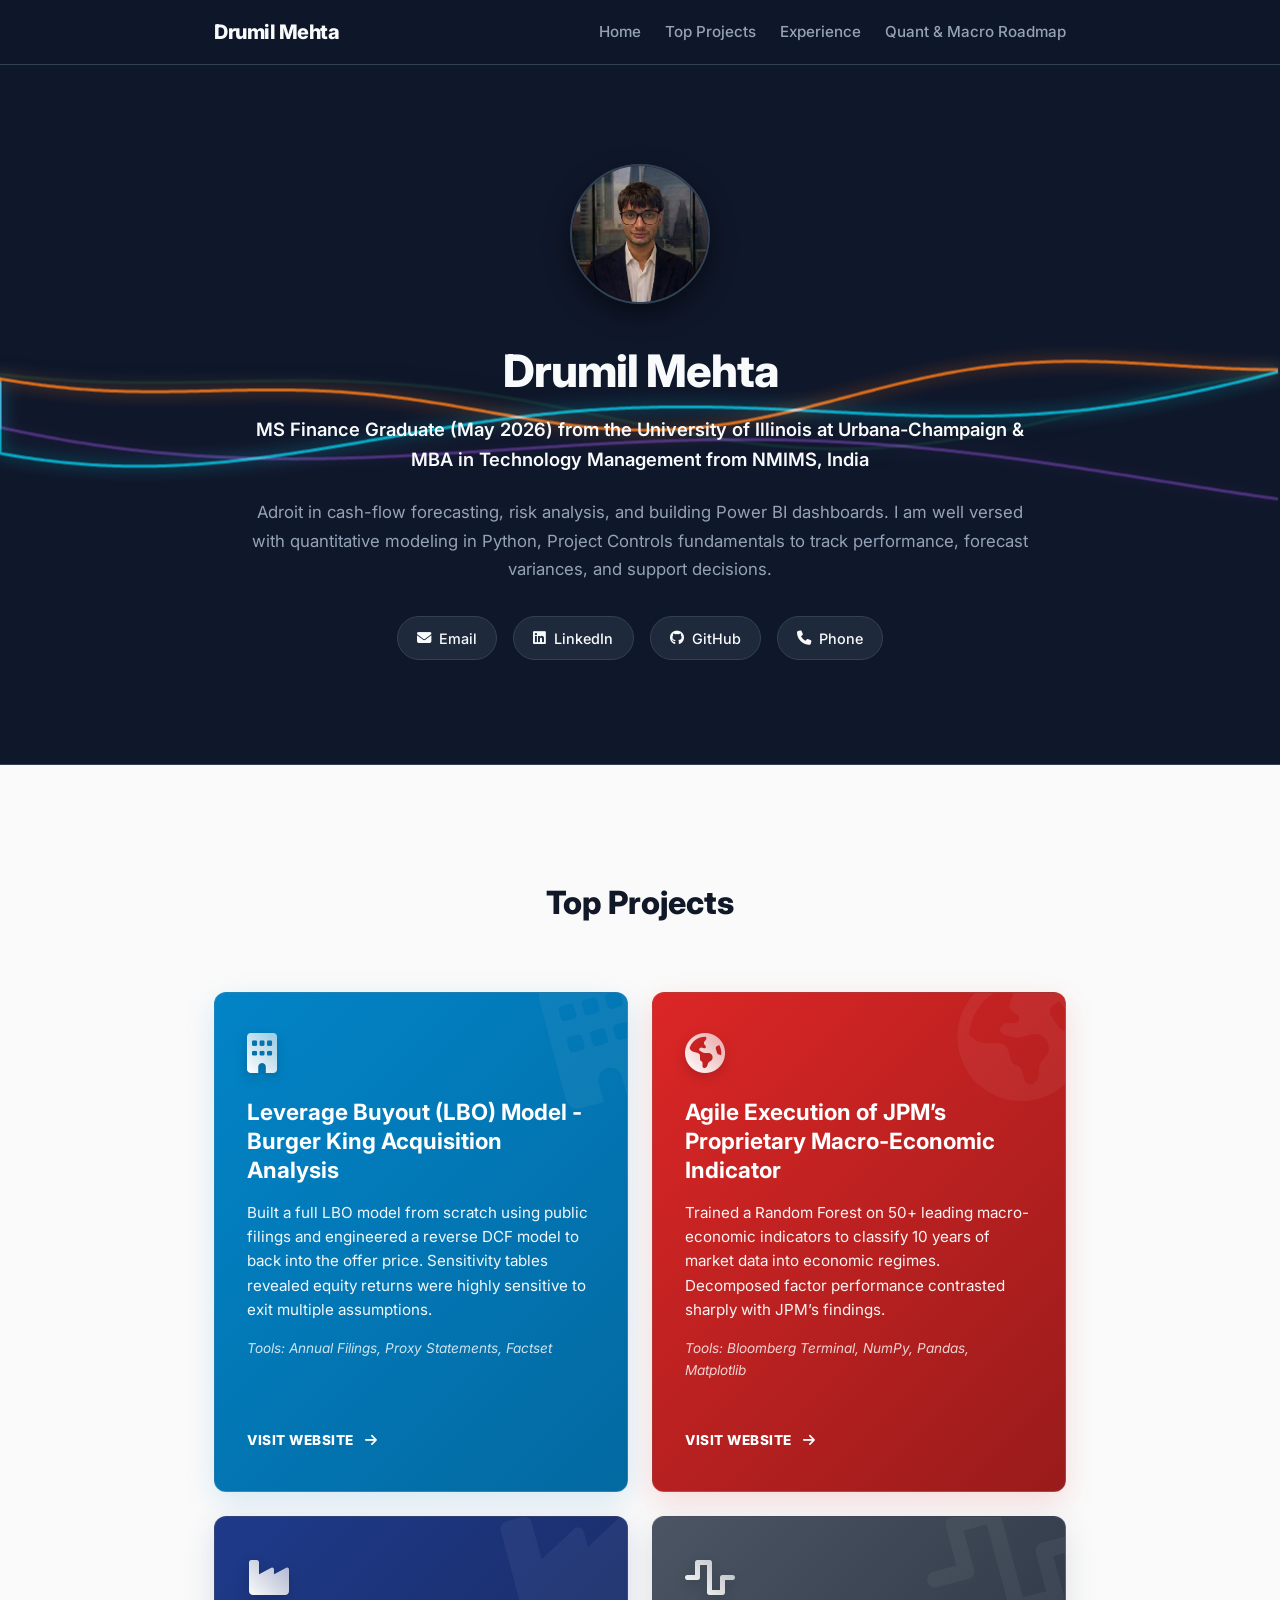
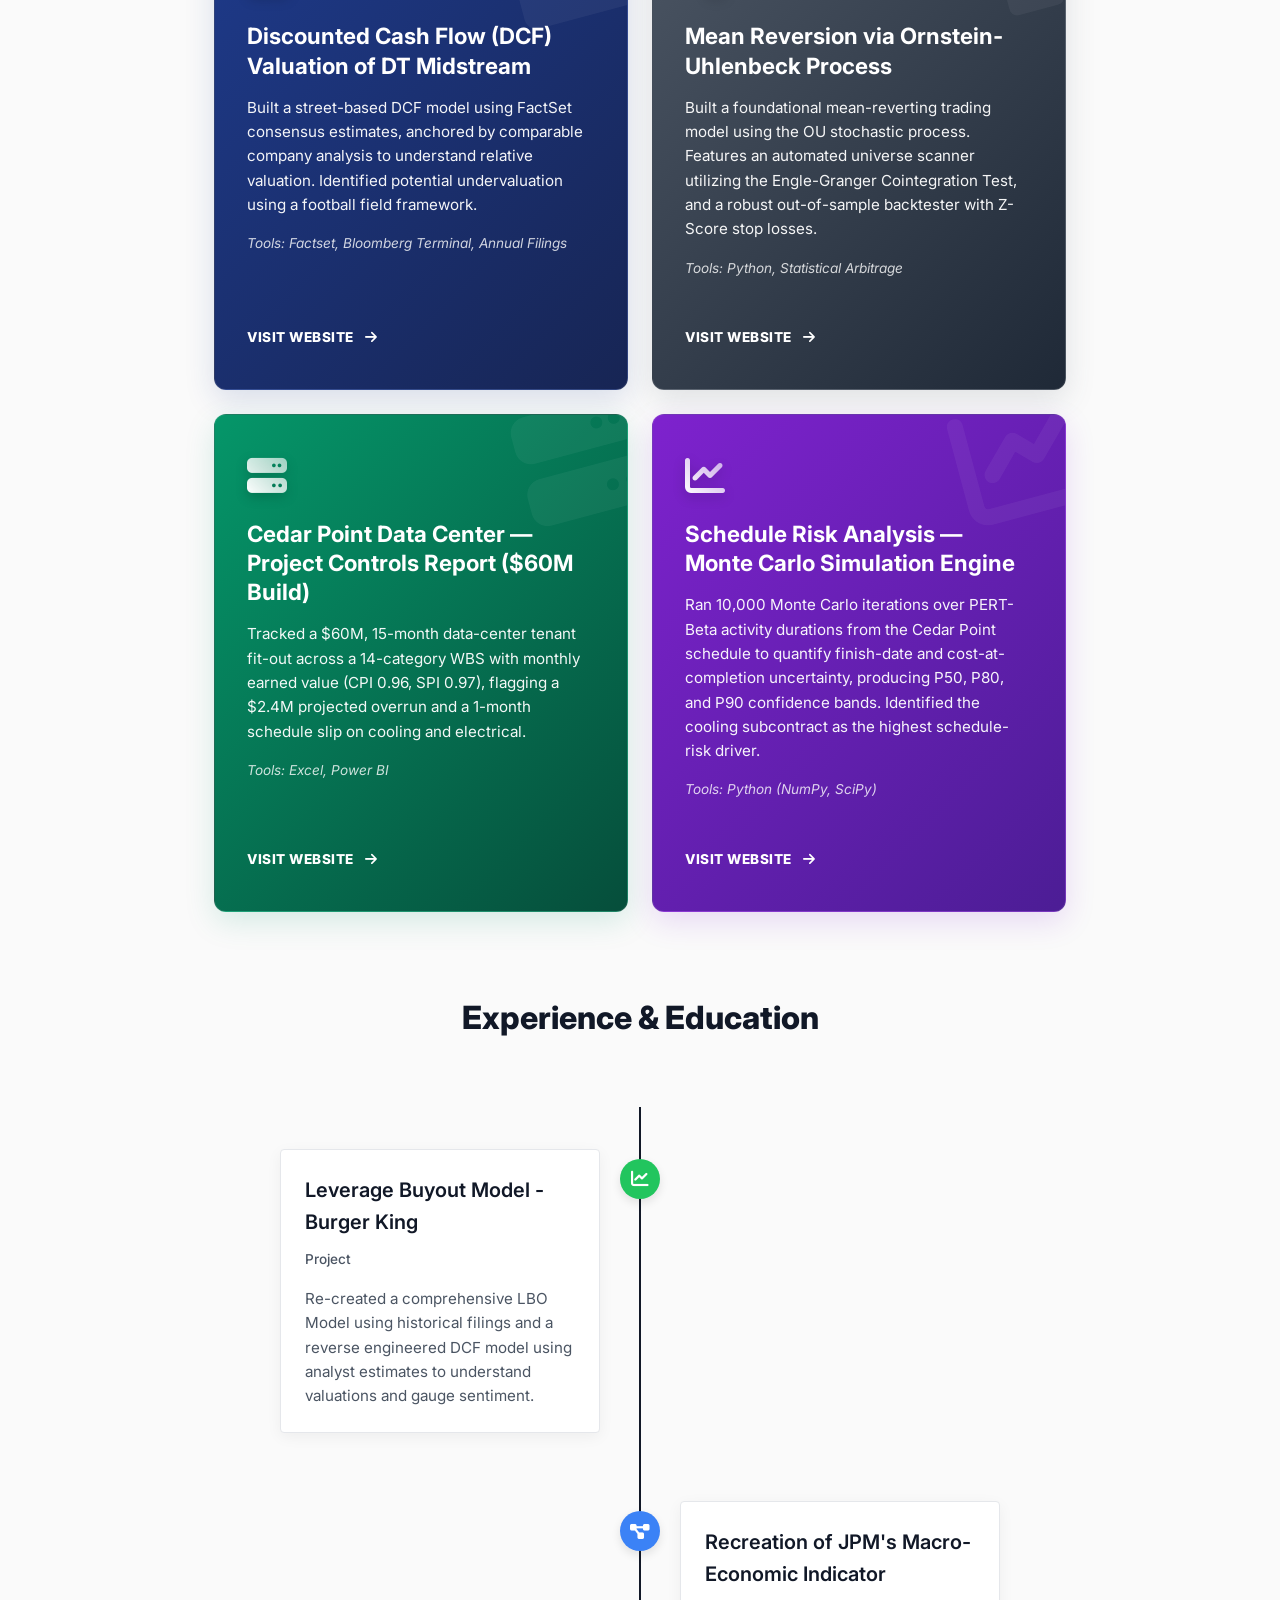
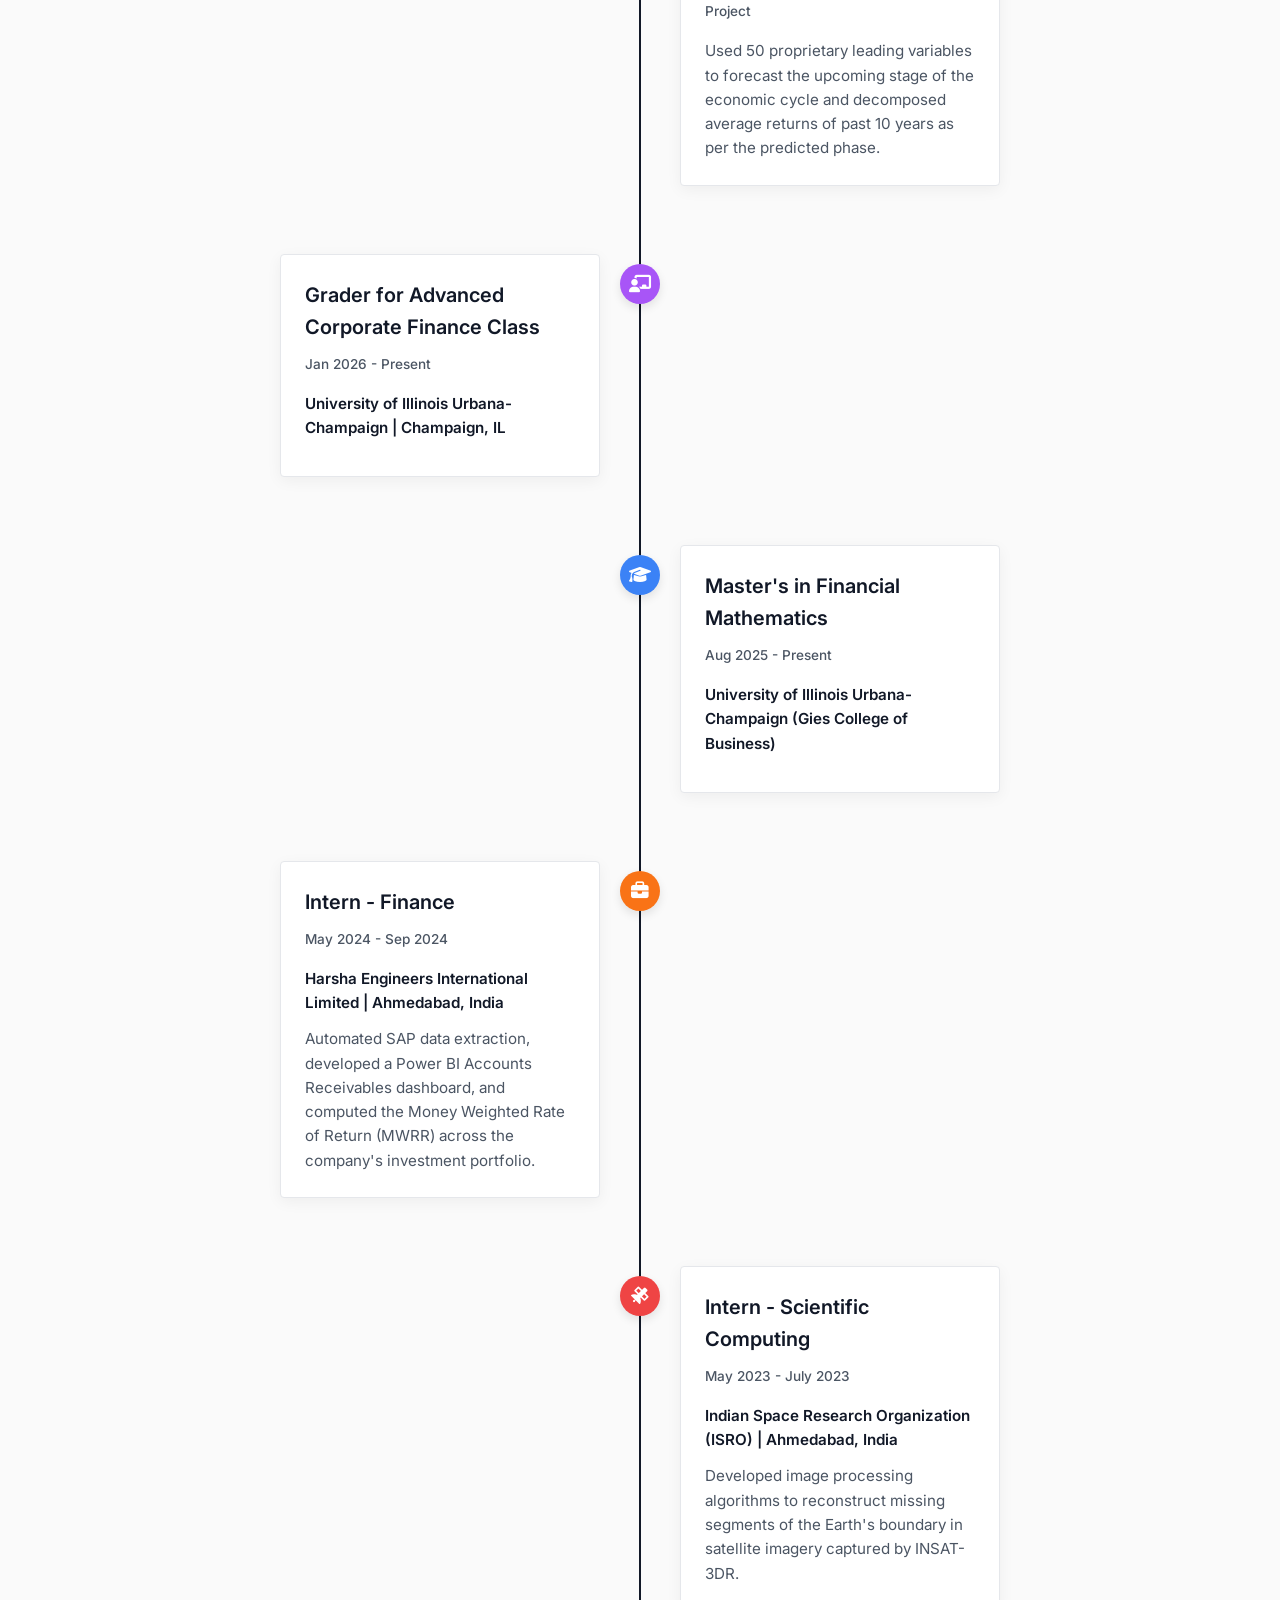
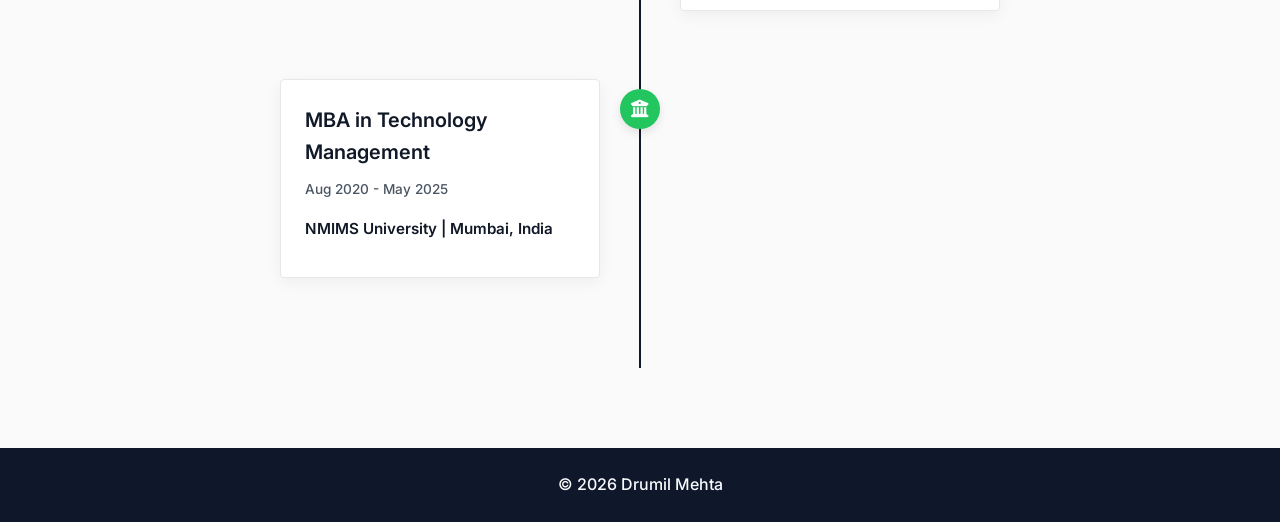
==== commit 8c1c45be: "Add files via upload" ====
--- a/index.html
+++ b/index.html
@@ -32,8 +32,8 @@
             </div>
             
             <h1>Drumil Mehta</h1>
-            <p class="subtitle">M.S. in Finance at UIUC & MBA in Tech Management</p>
-            <p class="bio">I bring a strong quantitative and analytical foundation at the intersection of finance and technology, with experience in financial analytics and dashboarding.</p>
+            <p class="subtitle">MS Finance Graduate (May 2026) from the University of Illinois at Urbana-Champaign & MBA in Technology Management from NMIMS,&nbsp;India</p>
+            <p class="bio">Adroit in cash-flow forecasting, risk analysis, and building Power BI dashboards. I am well versed with quantitative modeling in Python, Project Controls fundamentals to track performance, forecast variances, and support&nbsp;decisions.</p>
             
             <div class="social-links">
                 <a href="mailto:drumilmehta2001@gmail.com" title="Email"><i class="fas fa-envelope"></i> Email</a>
@@ -92,6 +92,28 @@
                     </div>
                     <a href="https://github.com/drumilmehta2001/Ornstein-Uhlenbeck-OU-process-on-Pepsi-Coco-Cola" target="_blank" class="visit-btn">VISIT WEBSITE <i class="fas fa-arrow-right"></i></a>
                 </div>
+                
+                <div class="project-card card-green">
+                    <i class="fas fa-server watermark-icon"></i>
+                    <div class="project-content">
+                        <i class="fas fa-server project-icon"></i>
+                        <h3>Cedar Point Data Center — Project Controls Report ($60M Build)</h3>
+                        <p>Tracked a $60M, 15-month data-center tenant fit-out across a 14-category WBS with monthly earned value (CPI 0.96, SPI 0.97), flagging a $2.4M projected overrun and a 1-month schedule slip on cooling and electrical.</p>
+                        <p class="tools"><em>Tools: Excel, Power BI</em></p>
+                    </div>
+                    <a href="https://drive.google.com/drive/folders/1y1PlHqwJdmpuK3ajjzrrjSMRsHqXTNwx" target="_blank" class="visit-btn">VISIT WEBSITE <i class="fas fa-arrow-right"></i></a>
+                </div>
+                
+                <div class="project-card card-purple">
+                    <i class="fas fa-chart-line watermark-icon"></i>
+                    <div class="project-content">
+                        <i class="fas fa-chart-line project-icon"></i>
+                        <h3>Schedule Risk Analysis — Monte Carlo Simulation Engine</h3>
+                        <p>Ran 10,000 Monte Carlo iterations over PERT-Beta activity durations from the Cedar Point schedule to quantify finish-date and cost-at-completion uncertainty, producing P50, P80, and P90 confidence bands. Identified the cooling subcontract as the highest schedule-risk driver.</p>
+                        <p class="tools"><em>Tools: Python (NumPy, SciPy)</em></p>
+                    </div>
+                    <a href="https://drive.google.com/drive/folders/1Kx4QTx9Ku6UAvfVnjkDsO7Wxgp19R09T" target="_blank" class="visit-btn">VISIT WEBSITE <i class="fas fa-arrow-right"></i></a>
+                </div>
             </div>
         </section>
 
--- a/style.css
+++ b/style.css
@@ -121,7 +121,7 @@
     z-index: 1;
     animation: fadeIn 1.5s ease-out;
     padding: 2rem;
-    max-width: 700px;
+    max-width: 850px;
 }
 
 @keyframes fadeIn {
@@ -572,6 +572,18 @@
 }
 .card-grey:hover { box-shadow: 0 15px 40px rgba(75, 85, 99, 0.4); }
 
+.card-green { 
+    background: linear-gradient(135deg, #059669 0%, #064e3b 100%);
+    box-shadow: 0 10px 30px rgba(5, 150, 105, 0.15);
+}
+.card-green:hover { box-shadow: 0 15px 40px rgba(5, 150, 105, 0.4); }
+
+.card-purple { 
+    background: linear-gradient(135deg, #7e22ce 0%, #4c1d95 100%);
+    box-shadow: 0 10px 30px rgba(126, 34, 206, 0.15);
+}
+.card-purple:hover { box-shadow: 0 15px 40px rgba(126, 34, 206, 0.4); }
+
 /* Shine effect on hover */
 .project-card::before {
     content: "";
